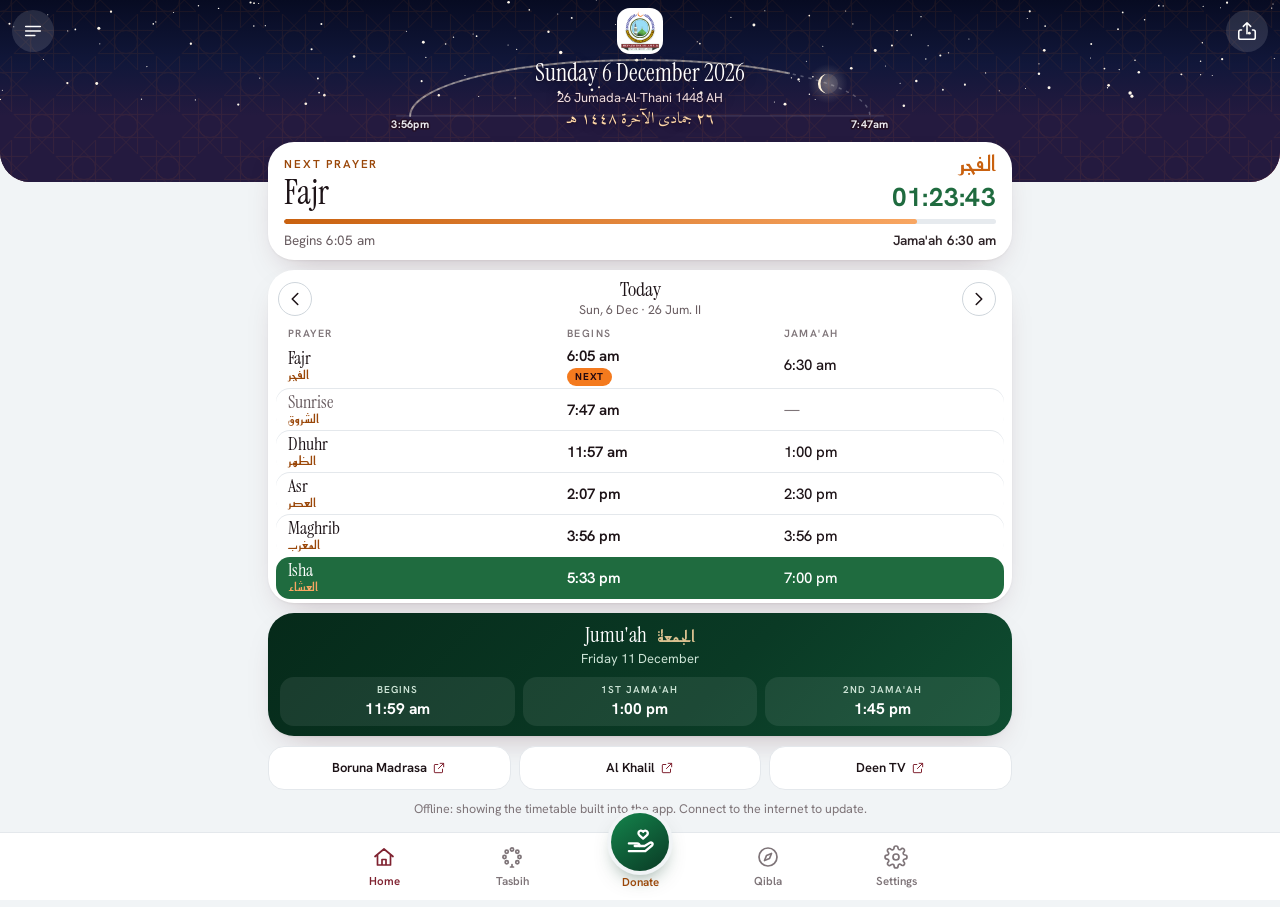
==== test/app/index.html @ ecf6d11d "Website" ====
<!doctype html>
<html lang="en" data-theme="light">
<head>
<meta charset="utf-8">
<meta name="viewport" content="width=device-width,initial-scale=1,maximum-scale=1,user-scalable=no,viewport-fit=cover">
<meta name="theme-color" content="#4B1020">
<meta name="color-scheme" content="light">
<meta name="format-detection" content="telephone=no">
<title>Hefazothe Islam UK</title>
<link rel="icon" href="assets/images/icons/favicon-32.png" type="image/png">
<link rel="apple-touch-icon" href="assets/images/icons/apple-touch-icon.png">
<link rel="stylesheet" href="assets/css/fonts.css">
<link rel="stylesheet" href="assets/css/app.css">
</head>
<!-- data-page: which bottom tab is this screen (app.js adds the tabs, the side menu and the icons) -->
<body data-page="home">
<div class="app">
  <!-- this screen's own content: moving between screens swaps only this (nav.js, with HTMX); the tabs and side menu stay -->
  <div id="view">
  <div class="view" data-page="home" data-scripts="home.js makrooh.js sky.js update.js popup.js pull.js">
    <!-- Header: menu, name, share; today's dates -->
    <header class="top">
      <div class="pattern" aria-hidden="true"></div>
      <div class="top-bar">
        <button class="icon-btn" type="button" data-menu-open aria-controls="drawer" aria-expanded="false" aria-label="Open menu"><svg class="ico"><use href="#i-menu"/></svg></button>
        <div class="brand brand-logo"><span class="brand-mark" role="img" aria-label="Hefazothe Islam UK"></span></div>
        <button class="icon-btn" type="button" data-share aria-label="Share this app"><svg class="ico"><use href="#i-share"/></svg></button>
      </div>
      <div class="top-dates">
        <p class="date-g" id="dateG"><i class="sk"></i></p>
        <p class="date-h"><span id="dateH"><i class="sk"></i></span><span class="date-ar" id="dateAr" lang="ar" dir="rtl"><i class="sk"></i></span></p>
      </div>
    </header>

    <!-- class="sk": a grey bar where something will be, until home.js has the prayer times and draws over it -->
    <main class="main" id="main">
      <!-- Next prayer -->
      <section class="next-card" aria-labelledby="nextLabel">
        <div class="next-head">
          <span class="kicker" id="nextLabel">Next prayer</span>
          <span class="next-ar" id="nextAr" lang="ar" dir="rtl"><i class="sk"></i></span>
        </div>
        <div class="next-main">
          <h1 class="next-name" id="nextName"><i class="sk"></i></h1>
          <div class="next-count tnum" id="nextCount" role="timer" aria-label="Time left"><i class="sk"></i></div>
        </div>
        <div class="next-bar" aria-hidden="true"><i id="nextBar"></i></div>
        <div class="next-meta"><span id="nextBegins"><i class="sk"></i></span><span id="nextJamaah"><i class="sk"></i></span></div>
      </section>

      <!-- Day timetable -->
      <section class="day" aria-labelledby="dayTitle">
        <div class="day-nav">
          <button class="round-btn" type="button" id="dayPrev" aria-label="Previous day"><svg class="ico"><use href="#i-left"/></svg></button>
          <div class="day-title">
            <h2 id="dayTitle">Today</h2>
            <p id="daySub"><i class="sk"></i></p>
          </div>
          <button class="round-btn" type="button" id="dayNext" aria-label="Next day"><svg class="ico"><use href="#i-right"/></svg></button>
        </div>
        <div class="pt-head" aria-hidden="true"><span>Prayer</span><span>Begins</span><span>Jama'ah</span></div>
        <ol class="pt-list" id="ptList" aria-label="Prayer times">
          <li><span class="pt-name"><i class="sk"></i><i class="sk"></i></span><span class="pt-t"><i class="sk"></i></span><span class="pt-t"><i class="sk"></i></span></li>
          <li><span class="pt-name"><i class="sk"></i><i class="sk"></i></span><span class="pt-t"><i class="sk"></i></span><span class="pt-t"><i class="sk"></i></span></li>
          <li><span class="pt-name"><i class="sk"></i><i class="sk"></i></span><span class="pt-t"><i class="sk"></i></span><span class="pt-t"><i class="sk"></i></span></li>
          <li><span class="pt-name"><i class="sk"></i><i class="sk"></i></span><span class="pt-t"><i class="sk"></i></span><span class="pt-t"><i class="sk"></i></span></li>
          <li><span class="pt-name"><i class="sk"></i><i class="sk"></i></span><span class="pt-t"><i class="sk"></i></span><span class="pt-t"><i class="sk"></i></span></li>
          <li><span class="pt-name"><i class="sk"></i><i class="sk"></i></span><span class="pt-t"><i class="sk"></i></span><span class="pt-t"><i class="sk"></i></span></li>
        </ol>
        <button class="link-btn" type="button" id="dayToday" hidden>Back to today</button>
      </section>

      <!-- Makrooh times today (makrooh.js; hidden until loaded). The whole card opens the popup. -->
      <div class="mk-card" id="mkCard" role="button" tabindex="0" hidden aria-labelledby="mkTitle">
        <div class="mk-head"><h2 class="mk-title" id="mkTitle">Makrooh times</h2><span class="mk-help">Avoid salah at these times</span></div>
        <ul class="mk-list" id="mkList"></ul>
      </div>

      <!-- Jumu'ah -->
      <section class="jum-card" aria-labelledby="jumTitle">
        <div class="jum-top">
          <h2 id="jumTitle">Jumu'ah <span class="jum-ar" lang="ar" dir="rtl">الجمعة</span></h2>
          <p id="jumDate"><i class="sk"></i></p>
        </div>
        <dl class="jum-times" id="jumTimes">
          <div><dt><i class="sk"></i></dt><dd><i class="sk"></i></dd></div>
          <div><dt><i class="sk"></i></dt><dd><i class="sk"></i></dd></div>
          <div><dt><i class="sk"></i></dt><dd><i class="sk"></i></dd></div>
        </dl>
      </section>

      <!-- our sister organisations (as in the website's footer); opened by the phone, outside the app -->
      <nav class="sis-links" aria-label="Our sister organisations">
        <a href="https://borunamadrasah.org" target="_blank" rel="noopener">Boruna Madrasa<svg class="ico" aria-hidden="true"><use href="#i-external"/></svg></a>
        <a href="https://alkhalil.org.uk" target="_blank" rel="noopener">Al Khalil<svg class="ico" aria-hidden="true"><use href="#i-external"/></svg></a>
        <a href="https://deentv.uk" target="_blank" rel="noopener">Deen TV<svg class="ico" aria-hidden="true"><use href="#i-external"/></svg></a>
      </nav>

      <p class="status" id="status" role="status" hidden></p>
    </main>
  </div>
  </div>
</div>

<script src="assets/js/config.js"></script>
<script src="assets/data/builtin-data.js"></script>
<script src="assets/js/app.js"></script>
<script src="assets/js/data.js"></script>
<script src="assets/js/alerts.js"></script>
<script src="assets/js/vendor/htmx.min.js"></script>
<script src="assets/js/nav.js"></script>
</body>
</html>
---- test/app/assets/css/fonts.css ----
/* Hefazothe Islam UK app: fonts bundled with the app so it looks the same offline (SIL Open Font License, from Google Fonts) */
@font-face{font-family:'Amiri';font-style:normal;font-weight:400;font-display:swap;src:url(../fonts/Amiri-normal-400-arabic.woff2) format('woff2');unicode-range:U+0600-06FF, U+0750-077F, U+0870-0891, U+0897-08E1, U+08E3-08FF, U+200C-200E, U+2010-2011, U+204F, U+2E41, U+FB50-FDFF, U+FE70-FE74, U+FE76-FEFC, U+102E0-102FB, U+10E60-10E7E, U+10EC2-10EC7, U+10EC9-10EEE, U+10EF0-10EFF, U+1EE00-1EE03, U+1EE05-1EE1F, U+1EE21-1EE22, U+1EE24, U+1EE27, U+1EE29-1EE32, U+1EE34-1EE37, U+1EE39, U+1EE3B, U+1EE42, U+1EE47, U+1EE49, U+1EE4B, U+1EE4D-1EE4F, U+1EE51-1EE52, U+1EE54, U+1EE57, U+1EE59, U+1EE5B, U+1EE5D, U+1EE5F, U+1EE61-1EE62, U+1EE64, U+1EE67-1EE6A, U+1EE6C-1EE72, U+1EE74-1EE77, U+1EE79-1EE7C, U+1EE7E, U+1EE80-1EE89, U+1EE8B-1EE9B, U+1EEA1-1EEA3, U+1EEA5-1EEA9, U+1EEAB-1EEBB, U+1EEF0-1EEF1}
@font-face{font-family:'Hanken Grotesk';font-style:normal;font-weight:400 700;font-display:swap;src:url(../fonts/HankenGrotesk-normal-400-700-latin.woff2) format('woff2');unicode-range:U+0000-00FF, U+0131, U+0152-0153, U+02BB-02BC, U+02C6, U+02DA, U+02DC, U+0304, U+0308, U+0329, U+2000-206F, U+20AC, U+2122, U+2191, U+2193, U+2212, U+2215, U+FEFF, U+FFFD}
@font-face{font-family:'Instrument Serif';font-style:italic;font-weight:400;font-display:swap;src:url(../fonts/InstrumentSerif-italic-400-latin.woff2) format('woff2');unicode-range:U+0000-00FF, U+0131, U+0152-0153, U+02BB-02BC, U+02C6, U+02DA, U+02DC, U+0304, U+0308, U+0329, U+2000-206F, U+20AC, U+2122, U+2191, U+2193, U+2212, U+2215, U+FEFF, U+FFFD}
@font-face{font-family:'Instrument Serif';font-style:normal;font-weight:400;font-display:swap;src:url(../fonts/InstrumentSerif-normal-400-latin.woff2) format('woff2');unicode-range:U+0000-00FF, U+0131, U+0152-0153, U+02BB-02BC, U+02C6, U+02DA, U+02DC, U+0304, U+0308, U+0329, U+2000-206F, U+20AC, U+2122, U+2191, U+2193, U+2212, U+2215, U+FEFF, U+FFFD}
@font-face{font-family:'Reem Kufi';font-style:normal;font-weight:500;font-display:swap;src:url(../fonts/ReemKufi-normal-500-arabic.woff2) format('woff2');unicode-range:U+0600-06FF, U+0750-077F, U+0870-0891, U+0897-08E1, U+08E3-08FF, U+200C-200E, U+2010-2011, U+204F, U+2E41, U+FB50-FDFF, U+FE70-FE74, U+FE76-FEFC, U+102E0-102FB, U+10E60-10E7E, U+10EC2-10EC7, U+10EC9-10EEE, U+10EF0-10EFF, U+1EE00-1EE03, U+1EE05-1EE1F, U+1EE21-1EE22, U+1EE24, U+1EE27, U+1EE29-1EE32, U+1EE34-1EE37, U+1EE39, U+1EE3B, U+1EE42, U+1EE47, U+1EE49, U+1EE4B, U+1EE4D-1EE4F, U+1EE51-1EE52, U+1EE54, U+1EE57, U+1EE59, U+1EE5B, U+1EE5D, U+1EE5F, U+1EE61-1EE62, U+1EE64, U+1EE67-1EE6A, U+1EE6C-1EE72, U+1EE74-1EE77, U+1EE79-1EE7C, U+1EE7E, U+1EE80-1EE89, U+1EE8B-1EE9B, U+1EEA1-1EEA3, U+1EEA5-1EEA9, U+1EEAB-1EEBB, U+1EEF0-1EEF1}
---- test/app/assets/css/app.css ----
/* =====================================================================
   Hefazothe Islam UK app: styles shared by every screen
   Brand colours from the logo: maroon, orange, indigo, green (as on the website)
   ===================================================================== */
:root{
  --b-950:#230810; --b-900:#310B16; --b-800:#4B1020; --b-700:#7F2230; --b-100:#F2E3E4; --b-50:#F9F1F1;
  --o-700:#9A4709; --o-600:#C9610F; --o-500:#F47A1E; --o-400:#F8A662; --o-50:#FDF0E3;
  --grn-950:#062A1A; --grn-900:#0A3A25; --grn-800:#0F4D31; --grn-700:#1F6B3F; --grn-600:#14844C;
  --gold:#D9C08F;
  --bg:#F1F4F6; --card:#FFFFFF; --stone:#E6EAEE;
  --ink:#1D1317; --text:#2E2428; --muted:#685C60; --faint:#7E7478; --line:#E4E8EC; --line-2:#CFD6DC;
  --accent:var(--b-700);
  --serif:'Instrument Serif','Iowan Old Style',Georgia,serif;
  --sans:'Hanken Grotesk',system-ui,-apple-system,'Segoe UI',Roboto,sans-serif;
  --kufi:'Reem Kufi','Amiri','Geeza Pro',sans-serif;
  --quran:'Amiri','Geeza Pro',serif;
  --shadow:0 1px 2px rgba(35,8,16,.05),0 14px 34px -18px rgba(75,16,32,.35);
  --safe-t:env(safe-area-inset-top,0px); --safe-b:env(safe-area-inset-bottom,0px);
  --tabs-h:68px;  /* the tab bar's height (it reaches the screen's bottom edge, over the safe area) */
  --gutter:8px;   /* space between the screen's left/right edges and the content */
  color-scheme:light;
}
html[data-theme="dark"]{
  --bg:#111315; --card:#1C1F23; --stone:#181B1E;
  --ink:#F5ECE8; --text:#E3D7D4; --muted:#B4A5A7; --faint:#958689; --line:#2A2E33; --line-2:#3A3F45;
  --o-700:#F2A266; --o-600:#F59A55; --accent:#F0A1A9;
  --shadow:0 1px 2px rgba(0,0,0,.3),0 14px 34px -18px rgba(0,0,0,.8);
  color-scheme:dark;
}

*,*::before,*::after{box-sizing:border-box}
html{-webkit-text-size-adjust:100%;text-size-adjust:100%}
body{margin:0;min-height:100vh;background:var(--bg);color:var(--text);font:400 16px/1.5 var(--sans);-webkit-font-smoothing:antialiased;-webkit-tap-highlight-color:transparent;overscroll-behavior-y:none}
button{font:inherit;color:inherit;cursor:pointer}
:focus-visible{outline:2px solid var(--o-500);outline-offset:2px}
[hidden]{display:none!important}
.tnum{font-variant-numeric:tabular-nums}
.ico{width:22px;height:22px;fill:none;stroke:currentColor;stroke-width:1.7;stroke-linecap:round;stroke-linejoin:round;flex:none}
.kicker{font:600 11.5px/1 var(--sans);letter-spacing:.16em;text-transform:uppercase;color:var(--o-700)}

/* Loading screen: the logo with a turning ring, from the first moment a page shows until app.js marks it
   ready (html.is-ready), and again while going to another screen (html.is-leaving). If the scripts never run
   it goes by itself after 4 seconds. */
body::before,body::after{content:"";position:fixed;z-index:100;pointer-events:none;transition:opacity .3s ease,visibility .3s}
body::before{inset:0;background:url(../images/logo.svg) center/54px no-repeat,radial-gradient(circle at center,#fff 0 38px,transparent 39px);background-color:var(--bg)}
body::after{top:50%;left:50%;width:92px;height:92px;margin:-46px 0 0 -46px;border-radius:50%;border:3px solid var(--line);border-top-color:var(--o-500);border-right-color:var(--b-700);animation:load-spin .9s linear infinite}
html.is-ready:not(.is-leaving) body::before,html.is-ready:not(.is-leaving) body::after{opacity:0;visibility:hidden}
html:not(.is-ready):not(.is-leaving) body::before{animation:load-gone 0s 4s forwards}
html:not(.is-ready):not(.is-leaving) body::after{animation:load-spin .9s linear infinite,load-gone 0s 4s forwards}
@keyframes load-spin{to{transform:rotate(360deg)}}
@keyframes load-gone{to{opacity:0;visibility:hidden}}
@media (prefers-reduced-motion:reduce){html:not(.is-ready):not(.is-leaving) body::after{animation:load-gone 0s 4s forwards}html.is-leaving body::after{animation:none}}

/* the screen: the whole width, also on tablets (the content keeps a readable width there, see "Tablets" below);
   room at the bottom for the tab bar */
.app{margin:0 auto;min-height:100vh;padding-bottom:calc(var(--tabs-h) + 20px)}
/* a screen's content (nav.js swaps it with HTMX): no box of its own, so the layout is as if it weren't there */
#view,.view{display:contents}
/* moving between screens: a crossfade (the unchanged bottom tabs stay still), or a fade-in on older webviews */
::view-transition-old(root),::view-transition-new(root){animation-duration:.22s}
html.view-in .view>*{animation:view-in .22s ease-out}
@keyframes view-in{from{opacity:0}}
@media (prefers-reduced-motion:reduce){::view-transition-old(root),::view-transition-new(root){animation:none}html.view-in .view>*{animation:none}}
/* moving to another screen: a thin bar at the top while it loads (only when it takes a moment) */
.nav-bar{position:fixed;top:0;left:0;right:0;z-index:60;height:3px;background:linear-gradient(90deg,var(--o-600),var(--o-400));transform-origin:0 50%;transform:scaleX(0);opacity:0;pointer-events:none}
html.is-navigating .nav-bar{opacity:1;animation:nav-load 1.2s .15s ease-out both}
@keyframes nav-load{from{transform:scaleX(0)}to{transform:scaleX(.85)}}
/* an app, not a web page: no pinch or double-tap zoom, no selecting or copying text (typing boxes still work) */
html{touch-action:pan-x pan-y;overscroll-behavior-x:none;-webkit-text-size-adjust:100%;text-size-adjust:100%}
body{-webkit-user-select:none;user-select:none;-webkit-touch-callout:none;-webkit-tap-highlight-color:transparent}
input,textarea,[contenteditable="true"]{-webkit-user-select:text;user-select:text;-webkit-touch-callout:default}
/* no scrollbars anywhere (everything still scrolls by touch) */
*{scrollbar-width:none}
::-webkit-scrollbar{display:none}
img,svg{-webkit-user-drag:none}
/* text size (Settings; app.js): the whole screen scales and reflows, like the phone's own zoom */
html{--zoom:1}
html[data-text="small"]{zoom:.9;--zoom:.9}
html[data-text="large"]{zoom:1.12;--zoom:1.12}
html[data-text="xlarge"]{zoom:1.25;--zoom:1.25}
/* a screen's height stays the phone's screen (zoom would make 100vh taller) */
html[data-text]:not(.frame-zoom) body,html[data-text]:not(.frame-zoom) .app{min-height:calc(100vh / var(--zoom))}
/* website pages in a frame: phones' webviews size a zoomed full-screen frame differently, so there the screen
   isn't zoomed; only the website is scaled up (or down) inside its frame, which works the same everywhere */
html.frame-zoom[data-text]{zoom:1}
.frame-zoom .frame{width:calc(100% / var(--zoom));height:calc(100% / var(--zoom));transform:scale(var(--zoom));transform-origin:0 0}

/* ---------- Header ---------- */
.top{position:relative;overflow:hidden;padding:calc(var(--safe-t) + 8px) 12px 54px;border-radius:0 0 30px 30px;background:linear-gradient(160deg,var(--b-950),var(--b-800) 55%,var(--b-700));color:#fff}
.pattern{position:absolute;inset:0;background-image:var(--pat);background-size:84px 84px;opacity:.08;pointer-events:none}
/* menu button | logo and name | share button */
.top-bar{position:relative;display:flex;align-items:center;gap:12px}
.brand{flex:1;display:flex;align-items:center;justify-content:center;gap:10px;min-width:0}
.brand-mark{width:42px;height:42px;flex:none;border-radius:12px;background:#fff url(../images/logo.svg) center/84% no-repeat}
.brand-text{display:grid;min-width:0}
/* home: the menu, logo and share buttons stay at the top while scrolling; once the page has moved they get the
   header's colour behind them (app.js .is-stuck) */
body[data-page="home"] .top{padding-top:calc(var(--safe-t) + 54px)}
body[data-page="home"] .top-bar{position:fixed;top:0;left:0;right:0;z-index:16;margin:0 auto;padding:calc(var(--safe-t) + 8px) 12px 6px}
body[data-page="home"] .top-bar::before{content:"";position:absolute;inset:0;z-index:-1;border-radius:0 0 20px 20px;background:linear-gradient(160deg,var(--b-950),var(--b-800) 70%,var(--b-700));box-shadow:0 8px 20px -10px rgba(35,8,16,.6);opacity:0;transition:opacity .2s}
body[data-page="home"] .top-bar.is-stuck::before{opacity:1}
/* home: the logo alone, in the middle */
.brand-logo .brand-mark{width:46px;height:46px;border-radius:13px}
.brand-text b{font:400 21px/1.05 var(--serif);white-space:nowrap;overflow:hidden;text-overflow:ellipsis}
.brand-text small{margin-top:3px;font:600 9px/1.2 var(--sans);letter-spacing:.16em;text-transform:uppercase;opacity:.72}
.icon-btn{flex:none;width:42px;height:42px;padding:0;border:0;border-radius:50%;background:rgba(255,255,255,.12);color:#fff;display:grid;place-items:center}
.icon-btn:active{background:rgba(255,255,255,.22)}
/* the sun's (or moon's) path behind the dates (sky.js) */
.sky{position:absolute;inset:0;width:100%;height:100%;pointer-events:none}
.sky-star{fill:#FFF8EC}
.sky-star.tw{animation:sky-tw 4s ease-in-out infinite}
@keyframes sky-tw{50%{opacity:.25}}
.sky-clouds{fill:#fff}
.sky-dim{fill:#000;opacity:0}
html[data-theme="dark"] .sky-dim{opacity:.18}
@media (prefers-reduced-motion:reduce){.sky-star.tw{animation:none}}
.sky-horizon{stroke:rgba(255,255,255,.16);stroke-width:1}
.sky-path{fill:none;stroke:rgba(255,255,255,.26);stroke-width:1.5;stroke-dasharray:2 6;stroke-linecap:round}
.sky-done{fill:none;stroke:var(--o-400);stroke-width:2;stroke-linecap:round;opacity:.75}
.sky-done.is-night{stroke:#F3E6D0;opacity:.45}
.sky-sun{fill:#FFC266;stroke:#FFE2B0;stroke-width:1.5}
.sky-time{font:700 11px var(--sans);fill:#fff;opacity:.9;letter-spacing:.02em;paint-order:stroke;stroke:rgba(35,8,16,.55);stroke-width:3px;stroke-linejoin:round}
/* the dates stay clear where the arc and the sun's glow pass behind them */
.top-dates .date-g,.top-dates .date-h{text-shadow:0 1px 2px rgba(35,8,16,.45),0 0 14px rgba(35,8,16,.35)}
.top-dates{position:relative;margin-top:6px;text-align:center}
.date-g{margin:0;font:400 24px/1.1 var(--serif)}
.date-h{margin:2px 0 0;display:flex;flex-direction:column;align-items:center;gap:0;font-size:13px;color:#F0DEE0}
.date-ar{font:400 16px/1.25 var(--quran);color:#FFD9A8}

/* ---------- Content ---------- */
.main{position:relative;display:grid;grid-template-columns:minmax(0,1fr);gap:10px;margin-top:-40px;padding:0 var(--gutter)}
.next-card,.day{background:var(--card);border-radius:26px;box-shadow:var(--shadow)}

/* next prayer */
.next-card{padding:11px 16px 10px}
.next-head{display:flex;align-items:center;justify-content:space-between;gap:10px;min-height:20px}
.next-ar{font:500 21px/1 var(--kufi);color:var(--o-600)}
.next-main{display:flex;align-items:flex-end;justify-content:space-between;gap:12px;margin-top:2px}
.next-name{margin:0;font:400 34px/1 var(--serif);color:var(--ink)}
.next-count{font:700 26px/1 var(--sans);color:var(--grn-700);letter-spacing:.01em}
html[data-theme="dark"] .next-count{color:#7BD3A0}
.next-bar{height:5px;margin:9px 0 6px;border-radius:99px;background:var(--stone);overflow:hidden}
.next-bar i{display:block;width:0;height:100%;border-radius:inherit;background:linear-gradient(90deg,var(--o-600),var(--o-400));transition:width .8s ease}
.next-meta{display:flex;flex-wrap:wrap;justify-content:space-between;gap:4px 12px;font-size:13.5px;color:var(--muted)}
.next-meta span:last-child{font-weight:600;color:var(--text)}

/* day timetable */
.day{padding:8px 8px 4px}
.day .round-btn{width:34px;height:34px}
.day-nav{display:grid;grid-template-columns:40px 1fr 40px;align-items:center;gap:8px;padding:0 2px}
.day-title{text-align:center;min-width:0}
.day-title h2{margin:0;font:400 20px/1.1 var(--serif);color:var(--ink)}
.day-title p{margin:1px 0 0;font-size:12.5px;color:var(--muted)}
.round-btn{width:38px;height:38px;padding:0;border-radius:50%;border:1px solid var(--line-2);background:var(--card);color:var(--ink);display:grid;place-items:center}
.round-btn:active{background:var(--stone)}
.pt-head,.pt-list li{display:grid;grid-template-columns:minmax(0,1.3fr) 1fr 1fr;align-items:center;gap:8px}
.pt-head{padding:6px 12px 2px;font:600 10.5px var(--sans);letter-spacing:.14em;text-transform:uppercase;color:var(--faint)}
.pt-list{list-style:none;margin:0;padding:0;display:grid}
.pt-list li{min-height:42px;padding:3px 12px;border-radius:14px;transition:background-color .3s}
.pt-list li+li:not(.is-now){box-shadow:0 -1px 0 var(--line)}
.pt-list li.is-now+li{box-shadow:none}
.pt-name{display:flex;flex-direction:column;min-width:0}
.pt-name b{font:400 18px/1.05 var(--serif);color:var(--ink)}
.pt-name span{align-self:flex-start;font:500 12px/1.25 var(--kufi);color:var(--o-700)}
.pt-t{display:grid;justify-items:start;gap:1px;font-weight:600;font-size:15px;color:var(--ink)}
.pt-j span{display:block;font-weight:500}
.pt-j .dim{color:var(--faint)}
.pt-t em{padding:2px 8px;border-radius:99px;background:var(--o-500);color:var(--b-950);font:700 10px/1.4 var(--sans);letter-spacing:.08em;text-transform:uppercase;font-style:normal}
/* green: the prayer whose time it is now, until its time ends; the next one has a blinking "Next" badge */
.pt-list li.is-now{background:var(--grn-700)}
.pt-list li.is-now .pt-name b,.pt-list li.is-now .pt-t{color:#fff}
.pt-list li.is-now .pt-name span{color:var(--o-400)}
.pt-list li.is-next .pt-t em{animation:pt-blink 1.4s ease-in-out infinite}
@keyframes pt-blink{50%{opacity:.25}}
@media (prefers-reduced-motion:reduce){.pt-list li.is-next .pt-t em{animation:none}}
.pt-list li.is-past .pt-name b,.pt-list li.is-past .pt-t{color:var(--faint)}
.pt-list li.is-past .pt-name span{color:var(--line-2)}
.pt-list li.is-sun:not(.is-past) .pt-name b{color:var(--muted)}
.pt-empty{display:block!important;padding:24px 12px!important;text-align:center;color:var(--muted)}
.link-btn{display:block;margin:4px auto 2px;padding:6px 10px;border:0;background:none;color:var(--accent);font-weight:600;font-size:14.5px;text-decoration:underline;text-underline-offset:3px}

/* Jumu'ah */
.jum-card{display:grid;gap:8px;padding:11px 12px 10px;border-radius:26px;background:linear-gradient(135deg,var(--grn-950),var(--grn-900) 60%,var(--grn-800));color:#fff;box-shadow:var(--shadow)}
.jum-top{text-align:center}
.jum-card h2{margin:0;font:400 21px/1.1 var(--serif)}
.jum-ar{margin-left:6px;font:500 16px var(--kufi);color:var(--gold)}
.jum-card p{margin:1px 0 0;font-size:13px;color:#CFE6D8}
.jum-times{display:grid;grid-template-columns:repeat(3,minmax(0,1fr));gap:8px;margin:0}
.jum-times div{padding:6px 6px;border-radius:14px;background:rgba(255,255,255,.08);text-align:center}
.jum-times dt{font:600 10px var(--sans);letter-spacing:.1em;text-transform:uppercase;color:#CFE6D8}
.jum-times dd{margin:1px 0 0;font-weight:700;font-size:15.5px}

/* Sister organisations, under Jumu'ah */
.sis-links{display:grid;grid-auto-flow:column;grid-auto-columns:minmax(0,1fr);gap:8px}
.sis-links a{display:flex;align-items:center;justify-content:center;gap:5px;min-height:44px;padding:8px 6px;border:1px solid var(--line);border-radius:16px;background:var(--card);color:var(--ink);font-weight:600;font-size:min(13px,calc(4vw / var(--zoom)));line-height:1.2;text-align:center;text-decoration:none}
.sis-links a:active{background:var(--stone)}
.sis-links .ico{flex:none;width:14px;height:14px;color:var(--accent)}

/* Home while the prayer times load: grey bars where they will be, the size of what comes (index.html) */
.sk{display:inline-block;width:5em;max-width:100%;height:.72em;border-radius:6px;background:var(--line-2);vertical-align:middle;animation:sk-pulse 1.4s ease-in-out infinite}
@keyframes sk-pulse{50%{opacity:.45}}
@media (prefers-reduced-motion:reduce){.sk{animation:none}}
.top .sk,.jum-card .sk{background:rgba(255,255,255,.24)}
.date-g .sk{width:11em}
#dateH .sk{width:13em}
.date-ar .sk{width:9em}
.next-ar .sk{width:2.6em}
.next-name .sk{width:min(3.2em,calc(24vw / var(--zoom)))}
.next-count .sk{width:min(4.2em,calc(24vw / var(--zoom)))}
.next-meta .sk{width:7em}
.day-title p .sk{width:10em}
#jumDate .sk{width:13em}
.pt-name .sk{width:4.6em;height:14px;font-size:15px}
.pt-name .sk+.sk{width:2.8em;height:9px;margin-top:5px}
.pt-t .sk{width:4.2em;height:12px}
.jum-times dt .sk{width:70%;height:8px}
.jum-times dd .sk{width:60%;height:12px}

.status{margin:0;padding:0 10px;text-align:center;font-size:12.5px;color:var(--faint)}

/* ---------- Bottom tab bar ---------- */
.tabs{position:fixed;left:50%;bottom:0;z-index:20;width:100%;transform:translateX(-50%);display:flex;padding:6px 8px 6px;background:var(--card);border-top:1px solid var(--line)}
.tab{flex:1;display:grid;justify-items:center;gap:2px;padding:6px 0 4px;border-radius:14px;color:var(--faint);font-size:11.5px;font-weight:600;text-decoration:none}
.tab .ico{width:24px;height:24px}
.tab[aria-current="page"]{color:var(--accent)}
.tab:active{background:var(--stone)}
/* Donate: a raised round button in the middle of the bar */
.tab-donate{position:relative;justify-items:center;padding-top:0}
.tab-donate:active{background:none}
/* green */
.tab-donate-btn{display:grid;place-items:center;width:58px;height:58px;margin-top:-26px;border-radius:50%;background:linear-gradient(145deg,var(--grn-600),var(--grn-900));color:#fff;box-shadow:0 0 0 4px var(--bg),0 10px 22px -8px rgba(10,58,37,.7);transition:transform .15s}.tab-donate-btn .ico{width:31px;height:31px;stroke-width:1.8}
.tab-donate:active .tab-donate-btn{transform:scale(.94)}
.tab-donate span{color:var(--o-700)}

a.brand{color:inherit;text-decoration:none}

/* ---------- Screens other than home: compact header with the screen's title ---------- */
.top-sm{padding-bottom:18px;border-radius:0 0 24px 24px}
.page-title{flex:1;min-width:0;text-align:center}
.page-title h1{margin:0;font:400 25px/1.1 var(--serif);white-space:nowrap;overflow:hidden;text-overflow:ellipsis}
.page-title p{margin:2px 0 0;font-size:12.5px;color:#F0DEE0;white-space:nowrap;overflow:hidden;text-overflow:ellipsis}
@media (max-width:359px){.page-title h1{font-size:22px}.jum-times dt,.q-read div small{letter-spacing:.02em}}
html[data-text="large"] .page-title h1,html[data-text="xlarge"] .page-title h1{white-space:normal}

/* ---------- Time tab: the whole year ---------- */
/* header (+ month buttons) stay at the top; --head-h is their height (set by app.js) */
.sticky-head{position:sticky;top:0;z-index:15;background:var(--bg)}
.months{display:flex;gap:6px;overflow-x:auto;padding:10px var(--gutter);scrollbar-width:none;-webkit-overflow-scrolling:touch}
.months::-webkit-scrollbar{display:none}
.month-chip{flex:none;padding:7px 14px;border-radius:99px;border:1px solid var(--line-2);background:var(--card);color:var(--muted);font-weight:600;font-size:13.5px;text-decoration:none}
.month-chip.is-active{background:var(--b-700);border-color:var(--b-700);color:#fff}
html[data-theme="dark"] .month-chip.is-active{background:var(--o-500);border-color:var(--o-500);color:#1D1317}
.year{display:grid;gap:22px;padding:4px 4px 8px}
.year-empty{margin:40px 16px;text-align:center;color:var(--muted)}
.month{scroll-margin-top:calc(var(--head-h, 140px) + 8px)}
.month-head{padding:0 8px 8px;text-align:center}
.month-head h2{margin:0;font:400 25px/1.15 var(--serif);color:var(--ink)}
.month-head p{margin:2px 0 0;font-size:13px;color:var(--o-700)}
.tt{width:100%;border-collapse:separate;border-spacing:0;table-layout:fixed;background:var(--card);border-radius:18px;box-shadow:var(--shadow);font-variant-numeric:tabular-nums;text-align:center}
.tt th,.tt td{padding:7px 1px;border-bottom:1px solid var(--line);vertical-align:middle}
.tt tr:last-child>*{border-bottom:0}
/* the prayer names stay in view under the month buttons while scrolling through a month */
.tt thead th{position:sticky;top:var(--head-h, 140px);z-index:5;padding:9px 1px;background:var(--stone);font:700 min(9.5px,calc(2.75vw / var(--zoom)))/1.2 var(--sans);letter-spacing:.04em;text-transform:uppercase;color:var(--muted)}
.tt thead th:first-child{border-top-left-radius:18px}
.tt thead th:last-child{border-top-right-radius:18px}
.tt tbody tr:last-child>:first-child{border-bottom-left-radius:18px}
.tt tbody tr:last-child>:last-child{border-bottom-right-radius:18px}
.tt thead th:first-child,.tt tbody th{width:15%}
.tt tbody th{font-weight:400;line-height:1.1}
.tt tbody th b{display:block;font:400 19px/1 var(--serif);color:var(--ink)}
.tt tbody th span{display:block;font-size:10px;font-weight:600;color:var(--muted);text-transform:uppercase;letter-spacing:.04em}
.tt tbody th small{display:block;margin-top:1px;font-size:10px;color:var(--o-700)}
.tt td b{display:block;font-size:min(13.5px,calc(5.2vw / var(--zoom)));font-weight:600;color:var(--ink)}
.tt td small{display:block;font-size:10.5px;color:var(--faint);line-height:1.25}
.tt tr.is-fri>*{background:rgba(20,132,76,.08)}
.tt tr.is-today>*{background:var(--b-50)}
html[data-theme="dark"] .tt tr.is-today>*{background:rgba(240,161,169,.1)}
.tt tr.is-today th b,.tt tr.is-today th span{color:var(--accent)}
.tt tr.is-today th{box-shadow:inset 3px 0 0 var(--b-700)}
.tt td.is-next{background:var(--grn-700)!important}
.tt td.is-next b,.tt td.is-next small{color:#fff}
.tt-none{padding:20px!important;color:var(--muted)}
.year-note{margin:4px 12px 0;text-align:center;font-size:12.5px;color:var(--faint)}
.today-fab{position:fixed;right:16px;bottom:calc(var(--tabs-h) + 14px);z-index:18;display:inline-flex;align-items:center;gap:8px;padding:10px 16px;border:0;border-radius:99px;background:var(--b-700);color:#fff;font-weight:600;font-size:14px;box-shadow:0 10px 24px -10px rgba(75,16,32,.7)}
.today-fab .ico{width:18px;height:18px}

/* ---------- Donate tab: the website page in a frame between the header and the tabs ---------- */
body.page-frame{overflow:hidden}
/* pinned to the screen's edges (not 100vh), so it still fits when the text size zooms the app */
.page-frame .app{position:fixed;inset:0;display:flex;flex-direction:column;min-height:0;margin:0 auto;padding-bottom:0}
/* the tab bar reaches the screen's bottom edge, its height without the safe area (iOS) */
.frame-wrap{position:relative;flex:1;min-height:0;padding-bottom:var(--tabs-h)}
.frame{display:block;width:100%;height:100%;border:0;background:var(--bg)}
/* touches on a website page go to that page, not the app: an invisible strip down the left edge catches the swipe
   that opens the side menu */
.frame-wrap::before{content:"";position:absolute;z-index:1;left:0;top:0;bottom:var(--tabs-h);width:24px}
.frame-msg{display:grid;justify-items:center;align-content:center;gap:10px;height:100%;padding:24px;text-align:center;color:var(--muted)}
.frame-msg h2{margin:0;font:400 26px var(--serif);color:var(--ink)}
.frame-msg p{margin:0;max-width:30ch}
.frame-ico{width:44px;height:44px;color:var(--o-600)}
.spinner{width:34px;height:34px;border-radius:50%;border:3px solid var(--line-2);border-top-color:var(--o-500);animation:spin .8s linear infinite}
@keyframes spin{to{transform:rotate(360deg)}}
/* pull down to refresh (pull.js) */
.pull{position:fixed;top:var(--safe-t);left:50%;z-index:25;display:grid;place-items:center;width:40px;height:40px;margin-left:-20px;border-radius:50%;background:var(--card);box-shadow:0 6px 18px -6px rgba(0,0,0,.45);opacity:0;transform:translateY(-48px);transition:transform .2s,opacity .2s;pointer-events:none}
.pull i{box-sizing:border-box;width:20px;height:20px;border-radius:50%;border:2.5px solid var(--line-2);border-top-color:var(--o-500)}
.pull.is-pulling{transition:none}
.pull.is-ready i{border-color:var(--o-500);border-right-color:transparent}
.pull.is-busy{opacity:1;transform:translateY(64px)}
.pull.is-busy i{animation:spin .8s linear infinite}
@media (prefers-reduced-motion:reduce){.pull.is-busy i{animation:none}}
.btn-main{margin-top:6px;padding:12px 22px;border:0;border-radius:99px;background:var(--b-700);color:#fff;font-weight:600}

/* ---------- Qibla tab ---------- */
.q-main{margin-top:14px}
.q-card{display:grid;grid-template-columns:minmax(0,1fr);justify-items:center;gap:14px;padding:16px 16px 18px;border-radius:26px;background:var(--card);box-shadow:var(--shadow)}
.q-status{margin:0;min-height:44px;display:grid;place-items:center;text-align:center;font:400 22px/1.2 var(--serif);color:var(--ink)}
/* (overflow hidden: the turning dial's square corners are empty, and mustn't widen the page) */
.q-compass{position:relative;width:min(100%,300px);aspect-ratio:1;display:grid;place-items:center;overflow:hidden}
.q-pointer{position:absolute;top:0;left:50%;width:22px;height:15px;margin-left:-11px;fill:var(--b-700);z-index:2;transition:fill .2s}
.q-dial{width:100%;height:100%;transition:transform .12s linear;will-change:transform}
.q-ring{fill:var(--stone);stroke:var(--line-2);stroke-width:2}
.q-tick{stroke:var(--faint);stroke-width:1.2}
.q-tick-l{stroke:var(--ink);stroke-width:2}
.q-letters text{font:600 20px var(--sans);fill:var(--muted);text-anchor:middle}
.q-letters .q-n{fill:var(--b-700)}
.q-line{stroke:var(--o-500);stroke-width:3;stroke-linecap:round;stroke-dasharray:2 7}
.q-kaaba circle{fill:var(--card);stroke:var(--o-500);stroke-width:2.5}
.q-cube{fill:#1D1317}
.q-cube-edge{fill:none;stroke:#5a4a4f;stroke-width:1}
.q-kiswah{fill:none;stroke:#D9C08F;stroke-width:1.8}
.q-hub{fill:var(--b-700)}
html[data-theme="dark"] .q-cube{fill:#000}
html[data-theme="dark"] .q-letters .q-n,html[data-theme="dark"] .q-hub{fill:var(--accent)}
/* facing the Qibla */
.q-compass.is-aligned .q-ring{fill:rgba(20,132,76,.14);stroke:var(--grn-600)}
.q-compass.is-aligned .q-pointer{fill:var(--grn-600)}
.q-compass.is-aligned .q-kaaba circle{stroke:var(--grn-600);fill:#E6F4EC}
.q-compass.is-aligned~.q-read b,.q-card:has(.is-aligned) .q-status{color:var(--grn-700)}
html[data-theme="dark"] .q-card:has(.is-aligned) .q-status{color:#7BD3A0}
.q-read{width:100%;display:grid;grid-template-columns:repeat(3,minmax(0,1fr));gap:8px}
.q-read div{padding:8px 4px;border-radius:14px;background:var(--stone);text-align:center}
.q-read small{display:block;font:700 10px var(--sans);letter-spacing:.1em;text-transform:uppercase;color:var(--faint)}
.q-read b{font-size:17px;font-weight:700;color:var(--ink)}
.q-actions{display:flex;flex-wrap:wrap;justify-content:center;gap:10px}
.q-actions .btn-main{margin:0}
.btn-line{display:inline-flex;align-items:center;gap:8px;padding:11px 18px;border-radius:99px;border:1px solid var(--line-2);background:var(--card);color:var(--ink);font-weight:600}
.btn-line .ico{width:18px;height:18px;color:var(--o-600)}
.btn-line:disabled{opacity:.6}
.q-tips{padding:14px 18px;border-radius:22px;background:var(--card);box-shadow:var(--shadow)}
.q-tips h2{margin:0 0 6px;font:400 20px var(--serif);color:var(--ink)}
.q-tips ul{margin:0;padding-left:1.1em;display:grid;gap:4px;font-size:14px;color:var(--muted)}
@media (prefers-reduced-motion:reduce){.q-dial{transition:none}}

/* ---------- Tasbih tab ---------- */
.t-main{margin-top:14px}
/* the five dhikr: a row that scrolls sideways on narrow phones */
.t-pick{display:flex;gap:8px;margin:0 calc(-1 * var(--gutter));padding:2px var(--gutter) 4px;overflow-x:auto;scrollbar-width:none;scroll-snap-type:x proximity}
.t-pick::-webkit-scrollbar{display:none}
.t-chip{flex:none;display:grid;justify-items:center;gap:0;min-width:104px;padding:7px 12px 6px;border:1px solid var(--line-2);border-radius:16px;background:var(--card);color:var(--ink);scroll-snap-align:center}
.t-chip span{font:400 18px/1.5 var(--quran);color:var(--o-700)}
.t-chip small{font:600 12px/1.2 var(--sans);color:var(--muted)}
.t-chip[aria-checked="true"]{border-color:var(--b-700);background:var(--b-700)}
.t-chip[aria-checked="true"] span{color:var(--o-400)}
.t-chip[aria-checked="true"] small{color:#fff}
html[data-theme="dark"] .t-chip[aria-checked="true"]{border-color:var(--accent);background:rgba(240,161,169,.14)}
html[data-theme="dark"] .t-chip[aria-checked="true"] small{color:var(--accent)}
.t-card{display:grid;justify-items:center;gap:12px;padding:16px 16px 14px;border-radius:26px;background:var(--card);box-shadow:var(--shadow)}
.t-words{display:grid;justify-items:center;text-align:center}
.t-ar{margin:0;font:400 38px/1.6 var(--quran);color:var(--ink)}
.t-name{margin:-4px 0 0;font:400 26px/1.15 var(--serif);color:var(--o-700)}
.t-en{margin:2px 0 8px;font-size:15px;color:var(--muted)}
.t-listen{display:inline-flex;align-items:center;gap:7px;padding:6px 14px;border:1px solid var(--line-2);border-radius:99px;background:none;color:var(--ink);font-size:14px;font-weight:600}
.t-listen .ico{width:18px;height:18px;color:var(--o-600)}
.t-listen[aria-pressed="true"]{border-color:var(--o-500);background:var(--o-50);color:var(--o-700)}
html[data-theme="dark"] .t-listen[aria-pressed="true"]{background:rgba(244,122,30,.14)}
/* Listen and repeat side by side */
.t-audio{display:flex;align-items:center;gap:8px}
.t-repeat{width:36px;height:36px;padding:0;display:grid;place-items:center;border:1px solid var(--line-2);border-radius:50%;background:none;color:var(--faint)}
.t-repeat .ico{width:18px;height:18px}
.t-repeat[aria-pressed="true"]{border-color:var(--o-500);background:var(--o-500);color:#fff}
/* the counter: a big round button with a ring that fills towards the target */
.t-counter{position:relative;width:min(calc(66vw / var(--zoom)),240px);aspect-ratio:1;display:grid;place-content:center;justify-items:center;padding:0;border:0;border-radius:50%;background:radial-gradient(circle at 50% 35%,var(--card),var(--stone));color:var(--ink);box-shadow:inset 0 0 0 1px var(--line),0 12px 28px -16px rgba(75,16,32,.45);touch-action:manipulation;user-select:none;-webkit-user-select:none;transition:transform .08s}
.t-counter:active{transform:scale(.97)}
.t-ring{position:absolute;inset:0;width:100%;height:100%;transform:rotate(-90deg);pointer-events:none}
.t-ring circle{fill:none;stroke-width:9}
.t-ring-bg{stroke:var(--line)}
.t-ring-fg{stroke:var(--o-500);stroke-linecap:round;stroke-dasharray:0 100;transition:stroke-dasharray .2s ease,stroke .3s}
.t-count{font:700 64px/1 var(--sans);letter-spacing:-.02em}
.t-of{margin-top:4px;font-size:15px;font-weight:600;color:var(--faint)}
.t-round{margin-top:6px;padding:2px 10px;border-radius:99px;background:var(--grn-600);color:#fff;font:700 10.5px/1.6 var(--sans);letter-spacing:.08em;text-transform:uppercase}
.t-counter.is-done .t-ring-fg{stroke:var(--grn-600)}
.t-counter.is-done .t-count{color:var(--grn-700)}
html[data-theme="dark"] .t-counter.is-done .t-count{color:#7BD3A0}
.t-counter.pulse .t-count{animation:t-pulse .18s ease-out}
@keyframes t-pulse{50%{transform:scale(1.08)}}
.t-hint{margin:-2px 0 0;font-size:13.5px;color:var(--faint)}
.t-tools{width:100%;display:grid;grid-template-columns:repeat(4,minmax(0,1fr));gap:8px}
.t-tools button{display:grid;justify-items:center;gap:3px;padding:9px 2px 8px;border:0;border-radius:14px;background:var(--stone);color:var(--ink);font-size:12.5px;font-weight:600}
.t-tools .ico{color:var(--o-600)}
.t-tools b{font-weight:700}
.t-tools button:active{filter:brightness(.95)}
.t-tools button:disabled{opacity:.45}
.t-tools .t-save{background:var(--grn-700);color:#fff}
.t-tools .t-save .ico{color:#fff}
.t-vibe{width:100%;display:flex;align-items:center;justify-content:space-between;gap:12px;padding:4px 4px 0;border:0;background:none;color:var(--muted);font-size:14px;text-align:left}
/* history */
.t-hist{padding:14px 16px 10px;border-radius:22px;background:var(--card);box-shadow:var(--shadow)}
.t-hist-head{display:flex;align-items:center;justify-content:space-between;gap:10px}
.t-hist h2{margin:0;font:400 22px var(--serif);color:var(--ink)}
.t-clear{padding:4px 2px;border:0;background:none;color:var(--accent);font-size:13.5px;font-weight:600}
.t-life{margin:2px 0 10px;font-size:13.5px;color:var(--muted)}
.t-life b{color:var(--ink)}
.t-life span{white-space:nowrap}
/* Day | Month | Year */
.t-seg{display:grid;grid-template-columns:repeat(3,1fr);padding:3px;border-radius:99px;background:var(--stone)}
.t-seg button{padding:7px 0;border:0;border-radius:99px;background:none;color:var(--muted);font-size:14px;font-weight:600}
.t-seg [aria-selected="true"]{background:var(--card);color:var(--ink);box-shadow:0 1px 3px rgba(0,0,0,.12)}
.t-period{display:grid;grid-template-columns:38px 1fr 38px;align-items:center;gap:8px;margin:10px 0}
.t-period h3{margin:0;text-align:center;font:400 21px/1.15 var(--serif);color:var(--ink)}
.t-period .round-btn:disabled{opacity:.35}
.t-stats{display:grid;grid-template-columns:repeat(2,minmax(0,1fr));gap:8px}
.t-stats div{display:grid;align-content:start;padding:9px 12px;border-radius:14px;background:var(--stone)}
.t-stats small{font:700 10px var(--sans);letter-spacing:.1em;text-transform:uppercase;color:var(--faint)}
.t-stats b{font-size:22px;font-weight:700;line-height:1.25;color:var(--ink)}
.t-stats b i{font-style:normal;font-size:14px;font-weight:600;color:var(--muted)}
.t-stats span{font-size:12.5px;color:var(--muted)}
/* month / year bars: one hue; today (or this month) outlined, the tapped bar darker */
.t-chart{margin-top:12px}
.t-read{display:flex;align-items:center;justify-content:space-between;gap:8px;min-height:34px;font-size:13.5px;color:var(--text)}
.t-read b{color:var(--ink)}
.t-read-hint{color:var(--faint)}
.t-open{flex:none;display:inline-flex;align-items:center;gap:2px;padding:4px 4px 4px 10px;border:0;border-radius:99px;background:var(--stone);color:var(--accent);font-size:13px;font-weight:600}
.t-open .ico{width:15px;height:15px}
.t-plot{position:relative;display:flex;align-items:stretch;gap:2px;height:132px;padding-top:16px;border-bottom:1px solid var(--line-2)}
.t-plot::before{content:"";position:absolute;left:0;right:0;top:16px;border-top:1px dashed var(--line)}
.t-max{position:absolute;top:0;left:0;font-size:10.5px;font-weight:600;color:var(--faint)}
.t-col{position:relative;flex:1;min-width:0;display:flex;align-items:flex-end;padding:0;border:0;background:none}
.t-col i{display:block;width:100%;border-radius:4px 4px 0 0;background:var(--o-400)}
.t-plot.is-year .t-col i{margin:0 2px}
.t-col.is-now i{background:var(--o-500)}
.t-col.is-picked i{background:var(--b-700)}
html[data-theme="dark"] .t-col.is-picked i{background:var(--accent)}
.t-col small{position:absolute;top:100%;left:50%;transform:translateX(-50%);padding-top:3px;font-size:10.5px;color:var(--faint);white-space:nowrap}
.t-col.is-now small{color:var(--ink);font-weight:700}
.t-chart{padding-bottom:18px}
/* by dhikr */
.t-sub{margin:14px 0 2px;font:700 11px var(--sans);letter-spacing:.12em;text-transform:uppercase;color:var(--o-700)}
.t-break{list-style:none;margin:0;padding:0}
.t-break li{display:grid;grid-template-columns:84px minmax(0,1fr);align-items:center;gap:10px;padding:6px 0}
.t-break-main{display:grid;gap:5px;min-width:0}
.t-break-main>span{display:flex;justify-content:space-between;gap:8px;font-size:14.5px}
.t-break-main b{font-weight:600;color:var(--ink)}
.t-break-main .tnum{font-weight:700;color:var(--ink)}
.t-break-main small{font-weight:600;color:var(--faint)}
.t-bar{display:block;height:6px;border-radius:99px;background:var(--stone)}
.t-bar i{display:block;height:100%;border-radius:inherit;background:var(--o-500)}
.t-rows{list-style:none;margin:0;padding:0}
.t-rows li{display:grid;grid-template-columns:84px minmax(0,1fr) auto auto;align-items:center;gap:10px;min-height:54px;padding:4px 0}
.t-rows li+li{border-top:1px solid var(--line)}
.t-row-ar{font:400 16px/1.4 var(--quran);color:var(--o-700);text-align:center}
.t-row-main{display:grid;min-width:0}
.t-row-main b{font-weight:600;color:var(--ink);overflow:hidden;text-overflow:ellipsis;white-space:nowrap}
.t-row-main small{font-size:12.5px;color:var(--faint)}
.t-row-n{display:inline-flex;align-items:center;gap:3px;font-size:18px;font-weight:700;color:var(--ink)}
.t-row-n .ico{width:17px;height:17px;stroke-width:2.4;color:var(--grn-600)}
.t-del{width:34px;height:34px;padding:0;border:0;border-radius:50%;background:none;color:var(--faint);display:grid;place-items:center}
.t-del .ico{width:17px;height:17px}
.t-del:active{background:var(--stone)}
.t-empty{margin:12px 0 6px;text-align:center;font-size:14px;color:var(--muted)}
/* target choices */
.t-targets{display:grid;grid-template-columns:repeat(3,minmax(0,1fr));gap:8px}
.t-targets button{padding:12px 0;border:1px solid var(--line-2);border-radius:14px;background:var(--card);color:var(--ink);font-size:17px;font-weight:700}
.t-targets button[aria-pressed="true"]{border-color:var(--grn-600);background:var(--grn-600);color:#fff}
.t-own{display:flex;align-items:center;gap:8px;margin-top:14px}
.t-own label{font-size:14px;font-weight:600;color:var(--muted);white-space:nowrap}
.t-own input{flex:1;min-width:0;height:44px;padding:0 12px;border:1px solid var(--line-2);border-radius:12px;background:var(--bg);color:var(--ink);font:600 16px var(--sans)}
.t-own .btn-main{margin:0}
@media (prefers-reduced-motion:reduce){.t-counter.pulse .t-count{animation:none}.t-ring-fg{transition:none}}

/* ---------- Live stream ---------- */
/* the card in the middle of the screen, between the header and the tab bar (.app's padding keeps 20px above the bar;
   16px at the top, as the header's bottom edge is curved); on a short screen it starts at the top and scrolls */
.app:has(.view[data-page="live"]){display:flex;flex-direction:column}
.lv-main{flex:1 0 auto;align-content:center;margin-top:16px}
.lv-card{overflow:hidden;border-radius:24px;background:var(--card);box-shadow:var(--shadow)}
/* 16:9 player area: the video, or a message in its place */
.lv-screen{position:relative;aspect-ratio:16/9;background:#0E0A0B}
.lv-frame{position:absolute;inset:0;width:100%;height:100%;border:0}
.lv-msg{position:absolute;inset:0;display:grid;justify-items:center;align-content:center;gap:6px;padding:16px 20px;text-align:center;color:#D8CDD0}
.lv-msg h2{margin:2px 0 0;font:400 22px/1.15 var(--serif);color:#fff}
.lv-msg p{margin:0;max-width:34ch;font-size:13.5px;line-height:1.45}
.lv-big{width:38px;height:38px;color:var(--o-400)}
.lv-msg .spinner{border-color:rgba(255,255,255,.2);border-top-color:var(--o-500)}
.lv-bar{display:flex;flex-wrap:wrap;align-items:center;gap:10px;padding:10px 12px}
.lv-badge{display:inline-flex;align-items:center;gap:6px;padding:4px 10px;border-radius:99px;background:#B3261E;color:#fff;font:700 11px var(--sans);letter-spacing:.1em;text-transform:uppercase}
.lv-badge i{width:7px;height:7px;border-radius:50%;background:#fff;animation:lv-blink 1.4s ease-in-out infinite}
@keyframes lv-blink{50%{opacity:.25}}
.lv-status{flex:1 1 auto;min-width:0;font-size:13px;color:var(--faint);overflow:hidden;text-overflow:ellipsis;white-space:nowrap}
.lv-check{flex:none;padding:8px 14px;font-size:14px}
.lv-check .ico{width:16px;height:16px}
.lv-tip{margin:0 8px;text-align:center;font-size:12.5px;color:var(--faint)}
@media (prefers-reduced-motion:reduce){.lv-badge i{animation:none}}
/* a smaller message on narrow phones, so it fits in the 16:9 area */
@media (max-width:359px){.lv-msg p{display:none}}

/* ---------- Ramadhan timetable ---------- */
.r-main{margin-top:14px}
.r-empty{margin:30px 10px;text-align:center;color:var(--muted)}
#rBody{display:grid;gap:12px}
/* today / countdown */
.r-now{position:relative;overflow:hidden;padding:16px 16px 14px;border-radius:24px;background:linear-gradient(135deg,var(--grn-950),var(--grn-900) 60%,var(--grn-800));color:#fff;text-align:center;box-shadow:var(--shadow)}
.r-now::before{content:"";position:absolute;inset:0;background-image:var(--pat);background-size:84px 84px;opacity:.07}
.r-now>*{position:relative}
.r-kicker{margin:0;font:700 11px var(--sans);letter-spacing:.16em;text-transform:uppercase;color:var(--gold)}
.r-now h2{margin:4px 0 2px;font:400 28px/1.15 var(--serif)}
.r-sub{margin:0;font-size:14px;color:#CFE6D8}
.r-times{display:grid;grid-template-columns:1fr 1fr;gap:8px;margin-top:10px}
.r-times div{padding:9px 6px;border-radius:16px;background:rgba(255,255,255,.08)}
.r-times div.is-next{background:rgba(255,255,255,.18);box-shadow:inset 0 0 0 1.5px var(--gold)}
.r-times small{display:block;font:700 10.5px var(--sans);letter-spacing:.1em;text-transform:uppercase;color:#CFE6D8}
.r-times b{font-size:26px;font-weight:700}
.r-count{margin:10px 0 0;font-size:14.5px;color:#CFE6D8}
.r-count b{margin-left:4px;font-size:20px;color:#fff}
/* Eid salah, Sadaqah al-Fitr */
.r-info{display:grid;grid-template-columns:repeat(auto-fit,minmax(150px,1fr));gap:8px}
.r-chip{display:flex;align-items:center;gap:10px;padding:10px 12px;border-radius:18px;background:var(--card);box-shadow:var(--shadow)}
.r-chip>.ico{flex:none;width:36px;height:36px;padding:7px;border-radius:12px;background:var(--o-50);color:var(--o-600)}
html[data-theme="dark"] .r-chip>.ico{background:rgba(244,122,30,.12)}
.r-chip span{display:grid;min-width:0}
.r-chip small{font:700 10px var(--sans);letter-spacing:.1em;text-transform:uppercase;color:var(--faint)}
.r-chip b{font-size:14.5px;font-weight:600;line-height:1.3;color:var(--ink)}
.r-dua{display:flex;align-items:center;gap:12px;padding:10px 14px;border-radius:18px;background:var(--card);box-shadow:var(--shadow);color:var(--ink);font-weight:600;text-decoration:none}
.r-dua span{flex:1}
.r-dua .ico{color:var(--o-600)}
.r-dua .chev{width:16px;height:16px;color:var(--faint)}
/* the days */
.r-table{width:100%;border-collapse:separate;border-spacing:0;background:var(--card);border-radius:20px;box-shadow:var(--shadow);text-align:center}
.r-table th,.r-table td{padding:8px 4px;border-bottom:1px solid var(--line)}
.r-table tr:last-child>*{border-bottom:0}
.r-table thead th{position:sticky;top:var(--head-h,70px);z-index:5;padding:10px 4px;background:var(--stone);font:700 10.5px var(--sans);letter-spacing:.08em;text-transform:uppercase;color:var(--muted)}
.r-table thead th:first-child{border-top-left-radius:20px}
.r-table thead th:last-child{border-top-right-radius:20px}
.r-table tbody tr:last-child>:first-child{border-bottom-left-radius:20px}
.r-table tbody tr:last-child>:last-child{border-bottom-right-radius:20px}
.r-table tbody th{width:52px;font-weight:400}
.r-n{display:inline-grid;place-items:center;width:28px;height:28px;border-radius:50%;background:var(--stone);font-size:13px;font-weight:700;color:var(--ink)}
.r-table td b{display:block;font-weight:600;color:var(--ink)}
.r-table td small{font-size:12px;color:var(--faint)}
.r-table td.tnum{font-size:16.5px;font-weight:700;color:var(--ink)}
.r-table tr.is-fri>*{background:rgba(20,132,76,.07)}
.r-table tr.is-past>*{opacity:.55}
.r-table tr.is-today>*{background:var(--grn-700);color:#fff}
.r-table tr.is-today td b,.r-table tr.is-today td.tnum,.r-table tr.is-today small{color:#fff}
.r-table tr.is-today .r-n{background:var(--gold);color:var(--grn-950)}
.r-table tr{scroll-margin-top:calc(var(--head-h,70px) + 40px)}
.r-note{margin:0 10px 6px;text-align:center;font-size:12.5px;color:var(--faint)}

/* ---------- 99 Names of Allah ---------- */
.n-main{margin-top:14px}
.n-find{display:flex;align-items:center;gap:10px;height:48px;padding:0 14px;border-radius:16px;background:var(--card);box-shadow:var(--shadow)}
.n-find .ico{color:var(--o-600)}
.n-find input{flex:1;min-width:0;height:100%;border:0;background:none;color:var(--ink);font:500 16px var(--sans);outline:none}
.n-find input::placeholder{color:var(--faint)}
.n-find:focus-within{outline:2px solid var(--o-500);outline-offset:2px}
.n-count{flex:none;font-size:12.5px;font-weight:600;color:var(--faint)}
/* "Allah" at the top */
.n-allah{position:relative;overflow:hidden;padding:16px 18px 18px;border-radius:24px;background:linear-gradient(135deg,var(--grn-950),var(--grn-900) 60%,var(--grn-800));color:#fff;text-align:center;box-shadow:var(--shadow)}
.n-allah::before{content:"";position:absolute;inset:0;background-image:var(--pat);background-size:84px 84px;opacity:.07}
.n-allah>*{position:relative}
.n-allah-ar{margin:0;font:400 56px/1.5 var(--quran);color:var(--gold)}
.n-allah h2{margin:-6px 0 2px;font:400 28px/1.1 var(--serif)}
.n-allah p:last-child{margin:0;font-size:13.5px;color:#CFE6D8}
/* the names */
.n-list{list-style:none;margin:0;padding:4px 14px;border-radius:24px;background:var(--card);box-shadow:var(--shadow)}
.n-list li{display:grid;grid-template-columns:44px minmax(0,1fr) fit-content(55%);align-items:center;gap:12px;min-height:68px;padding:8px 0}
.n-list li+li{border-top:1px solid var(--line)}
.n-list li[hidden]+li{border-top:0}
/* the number in an eight-pointed star */
.n-num{position:relative;width:42px;height:42px;display:grid;place-items:center;font-size:13px;font-weight:700;color:var(--o-700)}
.n-num::before,.n-num::after{content:"";position:absolute;inset:7px;border:1.5px solid var(--o-400);border-radius:4px;background:var(--o-50)}
.n-num::after{transform:rotate(45deg);background:none}
html[data-theme="dark"] .n-num::before{background:rgba(244,122,30,.1)}
.n-num{z-index:0}.n-num::before,.n-num::after{z-index:-1}
.n-text{display:grid;min-width:0}
.n-text b{font:400 20px/1.15 var(--serif);color:var(--ink)}
.n-text small{font-size:13px;line-height:1.35;color:var(--muted)}
.n-ar{font:400 26px/1.6 var(--quran);color:var(--b-700)}
html[data-theme="dark"] .n-ar{color:var(--accent)}
.n-none{margin:20px 0;text-align:center;color:var(--muted)}

/* ---------- Donate (side menu; give.js) ---------- */
.g-main{margin-top:14px}
.g-hero{position:relative;overflow:hidden;display:grid;justify-items:center;gap:10px;padding:20px 18px;border-radius:24px;background:linear-gradient(135deg,var(--grn-950),var(--grn-900) 60%,var(--grn-800));color:#fff;text-align:center;box-shadow:var(--shadow)}
.g-hero::before{content:"";position:absolute;inset:0;background-image:var(--pat);background-size:84px 84px;opacity:.07}
.g-hero>*{position:relative}
.g-hero-ico{display:grid;place-items:center;width:38px;height:38px;border-radius:12px;background:rgba(255,255,255,.1);color:var(--gold)}
.g-hero-ico .ico{width:22px;height:22px}
.g-hero p{margin:0;font:400 19px/1.35 var(--serif)}
.g-card{padding:14px 16px;border-radius:22px;background:var(--card);box-shadow:var(--shadow)}
.g-card h2{margin:0 0 4px;font:400 21px/1.2 var(--serif);color:var(--ink)}
.g-know{display:grid;grid-template-columns:minmax(0,1fr);justify-items:center;gap:10px;text-align:center}
.g-know p{margin:0;font-size:14.5px;line-height:1.5;color:var(--text)}
.g-account{text-align:center}
.g-account h3{margin:10px 0 0;padding-top:12px;border-top:1px solid var(--line-2);font:400 18px/1.2 var(--serif);color:var(--ink)}
.g-bank{margin:0}
/* the text is centred on the card, with the copy button at the side */
.g-row{position:relative;display:flex;align-items:center;min-height:56px;padding:8px 44px}
.g-row+.g-row{border-top:1px solid var(--line)}
.g-row>div{flex:1;min-width:0}
.g-row dt{font:700 10.5px/1.4 var(--sans);letter-spacing:.06em;text-transform:uppercase;color:var(--faint)}
.g-row dd{margin:0;font-size:16px;font-weight:600;color:var(--ink);overflow-wrap:anywhere}
.g-row .round-btn{position:absolute;top:50%;right:0;width:36px;height:36px;margin-top:-18px}
.g-row .round-btn .ico{width:18px;height:18px}
.g-small{margin:4px 0 0;font-size:13px;line-height:1.45;color:var(--muted)}
.g-online{display:flex;align-items:center;justify-content:center;gap:10px;padding:15px 20px;border-radius:99px;background:linear-gradient(145deg,var(--grn-600),var(--grn-900));color:#fff;font-size:17px;font-weight:600;text-decoration:none;box-shadow:0 10px 22px -10px rgba(10,58,37,.7)}
.g-online:active{transform:scale(.98)}
.g-online .ico{width:21px;height:21px}
.g-pay{list-style:none;display:grid;grid-auto-flow:column;grid-auto-columns:minmax(0,1fr);gap:6px;margin:0;padding:0}
.g-pay li{display:grid;justify-items:center;align-content:start;gap:3px;padding:7px 3px 6px;border-radius:12px;background:var(--card);box-shadow:var(--shadow);font-size:10.5px;font-weight:600;line-height:1.2;text-align:center;color:var(--muted)}
.g-pay .ico{width:17px;height:17px;color:var(--ink)}
.g-pay-logo{display:block;width:17px;height:17px;padding:1px;color:var(--ink)}

/* ---------- Daily duas ---------- */
.d-main{margin-top:14px;grid-template-columns:minmax(0,1fr)}
/* stays at the top while scrolling: jump to a dua | Arabic size */
.d-bar{position:sticky;top:var(--head-h,70px);z-index:10;display:flex;align-items:center;gap:8px;margin:0 calc(-1 * var(--gutter));padding:8px var(--gutter);background:var(--bg)}
.d-jump{flex:1;min-width:0;display:flex;gap:6px;overflow-x:auto;scrollbar-width:none}
.d-jump::-webkit-scrollbar{display:none}
.d-chip{flex:none;padding:7px 12px;border:1px solid var(--line-2);border-radius:99px;background:var(--card);color:var(--muted);font-size:13px;font-weight:600;text-decoration:none;white-space:nowrap}
.d-chip:active{background:var(--stone)}
.d-size{flex:none;display:flex;border:1px solid var(--line-2);border-radius:99px;background:var(--card);overflow:hidden}
.d-size button{width:40px;height:34px;padding:0;border:0;background:none;color:var(--ink);font:400 17px var(--serif)}
.d-size button small{font:700 12px var(--sans)}
.d-size button+button{border-left:1px solid var(--line-2)}
.d-size button:disabled{opacity:.35}
.d-list{list-style:none;margin:0;padding:0;display:grid;gap:12px}
.d-card{padding:14px 16px 6px;border-radius:22px;background:var(--card);box-shadow:var(--shadow);scroll-margin-top:calc(var(--head-h,70px) + 60px)}
.d-card h2{display:flex;align-items:center;gap:10px;margin:0;font:400 21px/1.2 var(--serif);color:var(--ink)}
.d-no{flex:none;width:26px;height:26px;display:grid;place-items:center;border-radius:50%;background:var(--grn-700);color:#fff;font:700 12px var(--sans)}
.d-part{padding:6px 0 12px}
.d-part+.d-part{border-top:1px dashed var(--line-2)}
.d-ar{margin:8px 0 10px;padding:10px 12px;border-radius:14px;background:var(--stone);font:400 var(--dua-ar,26px)/1.9 var(--quran);color:var(--ink);text-align:right}
.d-tr{margin:0 0 4px;font-style:italic;font-weight:600;font-size:15px;color:var(--grn-700)}
html[data-theme="dark"] .d-tr{color:#7BD3A0}
.d-en{margin:0;font-size:15px;color:var(--muted)}

/* ---------- Settings tab ---------- */
.s-main{margin-top:14px}
.s-card{padding:6px 14px;border-radius:22px;background:var(--card);box-shadow:var(--shadow)}
/* a row with a title, a line of help and an on/off switch */
.s-switch{width:100%;display:flex;align-items:center;gap:12px;min-height:62px;padding:6px 0;border:0;background:none;color:var(--ink);text-align:left}
.s-switch>span{flex:1;display:grid;min-width:0}
.s-switch b{font-size:16.5px;font-weight:600}
.s-switch small{font-size:13px;color:var(--muted)}
.s-ico{width:38px;height:38px;padding:8px;border-radius:12px;background:var(--o-50);color:var(--o-600)}
html[data-theme="dark"] .s-ico{background:rgba(244,122,30,.12)}
.s-more{padding:4px 0 12px;border-top:1px solid var(--line)}
.s-help{margin:8px 0 6px;font-size:13.5px;color:var(--muted)}
.s-help b{color:var(--text)}
.s-small{margin-top:10px;font-size:12.5px;color:var(--faint)}
/* Adhan for each prayer: Adhan | Alert | Off */
.s-prayers{list-style:none;margin:0;padding:0}
.s-prayers li{display:flex;flex-wrap:wrap;align-items:center;justify-content:space-between;gap:10px;min-height:48px}
.s-prayers li+li{border-top:1px solid var(--line)}
.s-pname{display:grid;font:400 20px/1.1 var(--serif);color:var(--ink)}
.s-pname small{justify-self:start;font:500 13px/1.3 var(--kufi);color:var(--o-700)}
.s-seg{display:inline-grid;grid-template-columns:repeat(3,auto);margin-left:auto;padding:3px;border-radius:99px;background:var(--stone)}
.s-seg button{min-width:56px;padding:6px 10px;border:0;border-radius:99px;background:none;color:var(--muted);font-size:13.5px;font-weight:600}
.s-seg [aria-checked="true"]{background:var(--card);color:var(--ink);box-shadow:0 1px 3px rgba(0,0,0,.14)}
.s-seg [aria-checked="true"][data-mode="adhan"]{background:var(--grn-700);color:#fff}
/* text size */
.s-text{display:grid;gap:8px;padding:10px 0 12px;border-top:1px solid var(--line)}
.s-text-head{display:grid}
.s-text-head b{font-size:16.5px;font-weight:600;color:var(--ink)}
.s-text-head small{font-size:13px;color:var(--muted)}
.s-seg-text{display:grid;grid-template-columns:repeat(4,minmax(0,1fr));margin:0;border-radius:16px}
.s-seg-text button{min-width:0;display:grid;justify-items:center;align-content:end;gap:2px;padding:6px 2px;border-radius:13px;font-size:12px;line-height:1.15}
.s-seg-text button span{font-family:var(--serif);line-height:1;color:var(--ink)}
.s-seg-clock{display:grid;grid-template-columns:repeat(2,minmax(0,1fr));margin:0;border-radius:16px}
.s-seg-clock button{display:grid;justify-items:center;gap:1px;padding:7px 4px;border-radius:13px;font-size:12px;line-height:1.2}
.s-seg-clock button b{font-size:15px;color:var(--ink)}
.s-try{margin-top:10px}
/* reminders: [tick] prayer ... [-] 15 min [+] for each prayer */
.s-remind li{min-height:54px}
.s-tick{flex:1 1 auto;min-width:0;display:flex;align-items:center;gap:12px;padding:6px 0;border:0;background:none;text-align:left}
.s-tick>.ico{width:24px;height:24px;padding:3px;border:1.5px solid var(--line-2);border-radius:7px;stroke-width:2.6;color:transparent;transition:background-color .15s,border-color .15s}
.s-tick[aria-checked="true"]>.ico{border-color:var(--grn-600);background:var(--grn-600);color:#fff}
.s-step{flex:none;display:flex;align-items:center;gap:4px}
.s-remind .s-step{margin-left:auto}
.s-step .round-btn{width:36px;height:36px}
.s-step .round-btn .ico{width:20px;height:20px}
.s-step .round-btn:disabled{opacity:.35}
.s-step output{min-width:58px;text-align:center;font-size:19px;font-weight:700;color:var(--ink)}
.s-step output small{font-size:12px;font-weight:600;color:var(--muted)}
.s-remind li.is-off .s-pname,.s-remind li.is-off output{opacity:.45}
/* auto silent mode: per prayer, minutes before and after the Jama'ah (under the prayer's name) */
.s-silent li{flex-wrap:wrap;padding:8px 0;row-gap:6px}
.s-silent .s-pname{display:flex;align-items:baseline;gap:8px}
.s-silent .s-bas{flex:1 1 100%;display:flex;flex-wrap:wrap;justify-content:space-between;gap:8px}
.s-ba{display:grid;justify-items:center;gap:2px}
.s-ba>small{font-size:11px;font-weight:700;letter-spacing:.06em;text-transform:uppercase;color:var(--faint)}
.s-silent .s-step output{min-width:50px}
.s-silent li.is-off .s-pname,.s-silent li.is-off .s-ba{opacity:.45}
/* next alerts */
.s-next{padding:12px 14px 6px}
.s-next h2{margin:0 0 2px;font:400 21px var(--serif);color:var(--ink)}
.s-next ul{list-style:none;margin:0;padding:0}
.s-next li{display:flex;align-items:center;gap:12px;min-height:52px;padding:4px 0}
.s-next li+li{border-top:1px solid var(--line)}
.s-next li>.ico{color:var(--o-600)}
.s-next li>span{flex:1;display:grid;min-width:0}
.s-next li b{font-weight:600;color:var(--ink);font-size:14.5px}
.s-next li small{font-size:12.5px;color:var(--faint)}
.s-next time{display:grid;justify-items:end;font-size:12px;color:var(--faint)}
.s-next time b{font-size:15px}
.s-next .s-none{color:var(--muted);font-size:14px}

/* an alert on screen while the app is open (alerts.js) */
.alert-pop{position:fixed;left:50%;top:calc(var(--safe-t) + 10px);z-index:50;width:calc(100% - 24px);max-width:536px;display:flex;align-items:center;gap:12px;padding:12px 12px 12px 16px;border-radius:20px;background:var(--grn-900);color:#fff;box-shadow:0 18px 40px -14px rgba(0,0,0,.55);transform:translate(-50%,-140%);transition:transform .3s ease}
.alert-pop.show{transform:translate(-50%,0)}
.alert-pop>.ico{color:var(--gold)}
.alert-pop div{flex:1;display:grid;min-width:0}
.alert-pop b{font-size:16px}
.alert-pop span{font-size:13.5px;color:#CFE6D8}
.alert-pop button{flex:none;padding:8px 14px;border:0;border-radius:99px;background:#fff;color:var(--grn-900);font-weight:700}

/* ---------- The website's popup message on the home screen (popup.js) ---------- */
.pop{position:fixed;inset:0;z-index:45;display:grid;place-items:center;padding:calc(var(--safe-t) + 20px) 18px calc(var(--safe-b) + 20px)}
.pop-back{position:absolute;inset:0;background:rgba(18,6,10,.55);opacity:0;transition:opacity .25s}
.pop-card{position:relative;width:100%;max-width:420px;max-height:100%;display:flex;flex-direction:column;overflow:hidden;border-radius:24px;background:var(--card);box-shadow:0 24px 60px -20px rgba(0,0,0,.6);opacity:0;transform:translateY(16px) scale(.97);transition:opacity .25s,transform .25s}
.pop.is-open .pop-back{opacity:1}
.pop.is-open .pop-card{opacity:1;transform:none}
/* no close button: a tap outside the card (or the card's own button) closes it */
.pop-card:focus{outline:none}
.pop-img{display:block;flex:none;width:100%;max-height:46vh;object-fit:cover}
.pop-body{overflow-y:auto;overscroll-behavior:contain;padding:18px 18px 20px;text-align:center}
.pop-body h2{margin:0 36px 8px;font:400 26px/1.15 var(--serif);color:var(--ink)}
.pop-img+.pop-body h2{margin-left:0;margin-right:0}
.pop-text{font-size:15px;line-height:1.55;color:var(--text)}
.pop-text p{margin:0 0 10px}
.pop-text ul,.pop-text ol{margin:0 0 10px;padding-left:1.3em;text-align:left}
.pop-text a{color:var(--accent);font-weight:600}
.pop-text>:last-child{margin-bottom:0}
.ar-run{font-family:var(--quran);font-size:1.2em;line-height:1.6}
.pop-btn{display:inline-block;margin-top:16px;text-decoration:none}
@media (prefers-reduced-motion:reduce){.pop-back,.pop-card{transition:none}}

/* ---------- "Update available" popup (update.js) ---------- */
.up-pop{z-index:46}
.up-body{padding:24px 20px 20px}
.up-ico{display:inline-grid;place-items:center;width:58px;height:58px;border-radius:50%;background:var(--grn-700);color:#fff}
.up-ico .ico{width:28px;height:28px;stroke-width:2}
.up-body h2{margin:12px 0 6px}
.up-body p{margin:0;color:var(--muted)}
.up-note{margin-top:8px!important;font-size:14px}
.up-actions{display:grid;gap:8px;margin-top:18px}
.up-actions .btn-main,.up-actions .btn-line{width:100%;justify-content:center;margin:0}

/* ---------- Makrooh times (makrooh.js): the home card and the popup ---------- */
.mk-card{display:grid;gap:6px;padding:10px 12px;border-radius:22px;background:var(--card);box-shadow:var(--shadow);cursor:pointer;text-align:left}
.mk-card:active{background:var(--stone)}
.mk-head{display:flex;align-items:baseline;justify-content:space-between;gap:10px}
.mk-title{margin:0;font:400 19px/1.1 var(--serif);color:var(--ink)}
.mk-help{font-size:12px;color:var(--faint)}
.mk-list{list-style:none;margin:0;padding:0;display:grid;grid-auto-flow:column;grid-auto-columns:minmax(0,1fr);gap:6px}
.mk-list li{position:relative;display:grid;justify-items:center;gap:1px;padding:5px 4px;border-radius:14px;background:var(--stone);text-align:center}
.mk-list b{font:700 10.5px var(--sans);letter-spacing:.08em;text-transform:uppercase;color:var(--o-700)}
.mk-list span{font-size:12.5px;font-weight:600;line-height:1.3;color:var(--ink)}
.mk-list li.is-past{opacity:.5}
.mk-list li.is-on{background:#B3261E}
.mk-list li.is-on b,.mk-list li.is-on span{color:#fff}
.mk-list em{position:absolute;top:-7px;right:6px;padding:0 6px;border-radius:99px;background:var(--gold);color:var(--b-950);font:700 9.5px/1.6 var(--sans);font-style:normal;letter-spacing:.06em;text-transform:uppercase}
@media (max-width:359px){.mk-list span{font-size:11.5px}}
/* popup */
.mk-body{padding-top:22px}
.mk-badge{display:inline-flex;align-items:center;gap:6px;padding:5px 12px;border-radius:99px;background:#FCE8E6;color:#B3261E;font:700 11.5px var(--sans);letter-spacing:.06em;text-transform:uppercase}
.mk-badge .ico{width:16px;height:16px}
.mk-badge.is-calm{background:var(--stone);color:var(--grn-700)}
html[data-theme="dark"] .mk-badge{background:rgba(179,38,30,.22);color:#FFB4AB}
html[data-theme="dark"] .mk-badge.is-calm{color:#7BD3A0}
.mk-body h2{margin:10px 0 6px}
.mk-text{margin:0 0 14px;color:var(--muted)}
.mk-bar{height:10px;border-radius:99px;background:var(--stone);overflow:hidden}
.mk-bar i{display:block;height:100%;border-radius:inherit;background:linear-gradient(90deg,var(--o-500),#B3261E);transition:width 1s linear}
.mk-ends{display:flex;justify-content:space-between;margin-top:5px;font-size:12.5px;font-weight:600;color:var(--faint)}
.mk-left{margin:12px 0 0;color:var(--muted)}
.mk-left b{margin-left:4px;font-size:22px;color:var(--ink)}
.mk-pop-list{list-style:none;margin:6px 0 0;padding:0;text-align:left}
.mk-pop-list li{display:flex;justify-content:space-between;gap:10px;padding:9px 2px;border-bottom:1px solid var(--line)}
.mk-pop-list li:last-child{border-bottom:0}
.mk-pop-list b{font-weight:600;color:var(--ink)}
.mk-pop-list span{font-weight:600;color:var(--muted)}
.mk-pop-list li.is-past{opacity:.5}
@media (prefers-reduced-motion:reduce){.mk-bar i{transition:none}}

/* ---------- Bottom sheet (choices and confirmations) ---------- */
.sheet{position:fixed;inset:0;z-index:40}
.sheet-back{position:absolute;inset:0;background:rgba(18,6,10,.45);opacity:0;transition:opacity .2s}
.sheet-panel{position:absolute;left:50%;bottom:0;width:100%;max-width:560px;padding:18px 18px calc(18px + var(--safe-b));border-radius:24px 24px 0 0;background:var(--card);box-shadow:0 -10px 40px -10px rgba(0,0,0,.35);transform:translate(-50%,100%);transition:transform .22s ease}
.sheet.is-open .sheet-back{opacity:1}
.sheet.is-open .sheet-panel{transform:translate(-50%,0)}
.sheet-panel h2{margin:0 0 4px;font:400 24px var(--serif);color:var(--ink)}
.sheet-text{margin:0 0 14px;color:var(--muted)}
.sheet-actions{display:flex;justify-content:flex-end;gap:10px}
.sheet-actions .btn-main{margin:0}
.btn-danger{background:#B3261E}

/* ---------- Side menu (opened by the menu button; built by app.js) ---------- */
body.no-scroll{overflow:hidden}
.drawer{position:fixed;inset:0;z-index:40}
.drawer-back{position:absolute;inset:0;background:rgba(14,8,10,.5);opacity:0;transition:opacity .25s}
.drawer-panel{position:absolute;top:0;bottom:0;left:0;width:min(84%,340px);display:flex;flex-direction:column;overflow-y:auto;overscroll-behavior:contain;background:var(--card);box-shadow:20px 0 50px -20px rgba(0,0,0,.45);transform:translateX(-102%);transition:transform .26s cubic-bezier(.2,.7,.2,1)}
.drawer.is-open .drawer-back{opacity:1}
.drawer.is-open .drawer-panel{transform:none}
.drawer-panel:focus{outline:none}
/* following the finger (app.js): no easing until it is let go */
.drawer.is-dragging .drawer-panel,.drawer.is-dragging .drawer-back{transition:none}
.drawer-head{position:relative;overflow:hidden;flex:none;display:grid;gap:8px;padding:calc(var(--safe-t) + 14px) 14px 10px 16px;background:linear-gradient(160deg,var(--b-950),var(--b-800) 60%,var(--b-700));color:#fff}
.drawer-head>*{position:relative}
.drawer-head .pattern{position:absolute}
/* logo and name (to the home screen) | close */
.drawer-top{display:flex;align-items:center;gap:10px}
.drawer-brand{flex:1;min-width:0;display:flex;align-items:center;gap:10px;color:inherit;text-decoration:none}
.drawer-title{flex:1;display:grid;min-width:0}
.drawer-top .icon-btn{width:38px;height:38px}
/* the name and "Working for humanity" stay on one line */
.drawer-title b,.drawer-title small{white-space:nowrap;overflow:hidden;text-overflow:ellipsis}
/* dark mode: a moon in light mode, a sun in dark mode */
.theme-btn .i-sun,html[data-theme="dark"] .theme-btn .i-moon{display:none}
html[data-theme="dark"] .theme-btn .i-sun{display:block}
/* Facebook, YouTube, website */
.drawer-social{display:flex;justify-content:center;gap:12px}
.social-btn{width:36px;height:36px;display:grid;place-items:center;border-radius:50%;background:rgba(255,255,255,.12);color:#fff}
.social-btn .ico{width:19px;height:19px}
.social-btn:active{background:rgba(255,255,255,.24)}
.drawer-title b{font:400 min(20px,calc(5.9vw / var(--zoom)))/1.1 var(--serif)}
.drawer-title small{margin-top:3px;font:600 min(9px,calc(2.5vw / var(--zoom))) var(--sans);letter-spacing:.16em;text-transform:uppercase;opacity:.72}
/* small phones: a little smaller so the name still fits on one line */
@media (max-width:359px){
  .drawer-panel{width:88%}
  .drawer-head{padding-left:12px;padding-right:10px}
  .drawer-top,.drawer-brand{gap:8px}
  .drawer-head .brand-mark{width:36px;height:36px;border-radius:10px}
  .drawer-top .icon-btn{width:34px;height:34px}
  .drawer-title b{font-size:min(16px,calc(5.9vw / var(--zoom)))}
  .drawer-title small{font-size:min(7.5px,calc(2.9vw / var(--zoom)));letter-spacing:.06em}
}
.drawer-body{padding:6px 10px calc(var(--safe-b) + 18px)}
.drawer-list{list-style:none;margin:0;padding:6px 0;border-bottom:1px solid var(--line)}
.drawer-row{width:100%;display:flex;align-items:center;gap:14px;min-height:46px;padding:0 10px;border:0;border-radius:14px;background:none;color:var(--ink);font:500 16px var(--sans);text-align:left;text-decoration:none}
.drawer-row span{flex:1}
.drawer-row .ico{color:var(--o-600)}
.drawer-row .chev{width:16px;height:16px;color:var(--faint)}
.drawer-row:active{background:var(--stone)}
.drawer-row[aria-current="page"]{background:var(--b-50);color:var(--b-700)}
html[data-theme="dark"] .drawer-row[aria-current="page"]{background:rgba(255,255,255,.06);color:var(--accent)}
/* on/off switch (dark mode) */
.switch{position:relative;flex:none;width:46px;height:28px;border-radius:99px;background:var(--line-2);transition:background-color .2s}
.switch::after{content:"";position:absolute;top:3px;left:3px;width:22px;height:22px;border-radius:50%;background:#fff;box-shadow:0 1px 3px rgba(0,0,0,.3);transition:transform .2s}
[aria-checked="true"] .switch{background:var(--grn-600)}
[aria-checked="true"] .switch::after{transform:translateX(18px)}
.drawer-foot{margin:14px 10px 0;font-size:12px;line-height:1.6;color:var(--faint);text-align:center}
.drawer-foot a{color:var(--muted);font-weight:600;text-decoration:none}

/* ---------- Message ---------- */
/* as wide as its text (up to the screen's width), one line */
.toast{position:fixed;left:50%;bottom:calc(var(--tabs-h) + 16px);z-index:30;width:max-content;max-width:calc(100% - 2 * var(--gutter));box-sizing:border-box;padding:10px 16px;border-radius:99px;background:#1D1317;color:#fff;font-size:13.5px;white-space:nowrap;overflow:hidden;text-overflow:ellipsis;box-shadow:0 10px 30px -10px rgba(0,0,0,.5);opacity:0;transform:translate(-50%,16px);transition:opacity .25s,transform .25s;pointer-events:none}
.toast.show{opacity:1;transform:translate(-50%,0)}
html[data-theme="dark"] .toast{background:#F5ECE8;color:#1D1317}

/* small phones */
@media (max-width:360px){
  .top,body[data-page="home"] .top-bar{padding-inline:14px}
  .top-bar{gap:8px}
  .brand{gap:8px}
  .brand-mark{width:34px;height:34px;border-radius:10px}
  .brand-text b{font-size:17px}
  .brand-text small{display:none}
  .next-name{font-size:31px}.next-count{font-size:23px}
  .pt-name b{font-size:17px}.pt-t{font-size:14px}
  .jum-times dd{font-size:14.5px}
}
/* Tablets (iPad): the header and tab bar span the screen, website pages fill it; a screen's own content is a column
   of a readable width in the middle, and the tabs stay together in the middle of their bar */
@media (min-width:700px){
  .main{width:100%;max-width:760px;margin-inline:auto}
  .tabs{justify-content:center}
  .tab{flex:0 1 128px}
}
@media (prefers-reduced-motion:reduce){*,*::before,*::after{transition:none!important;animation:none!important}}
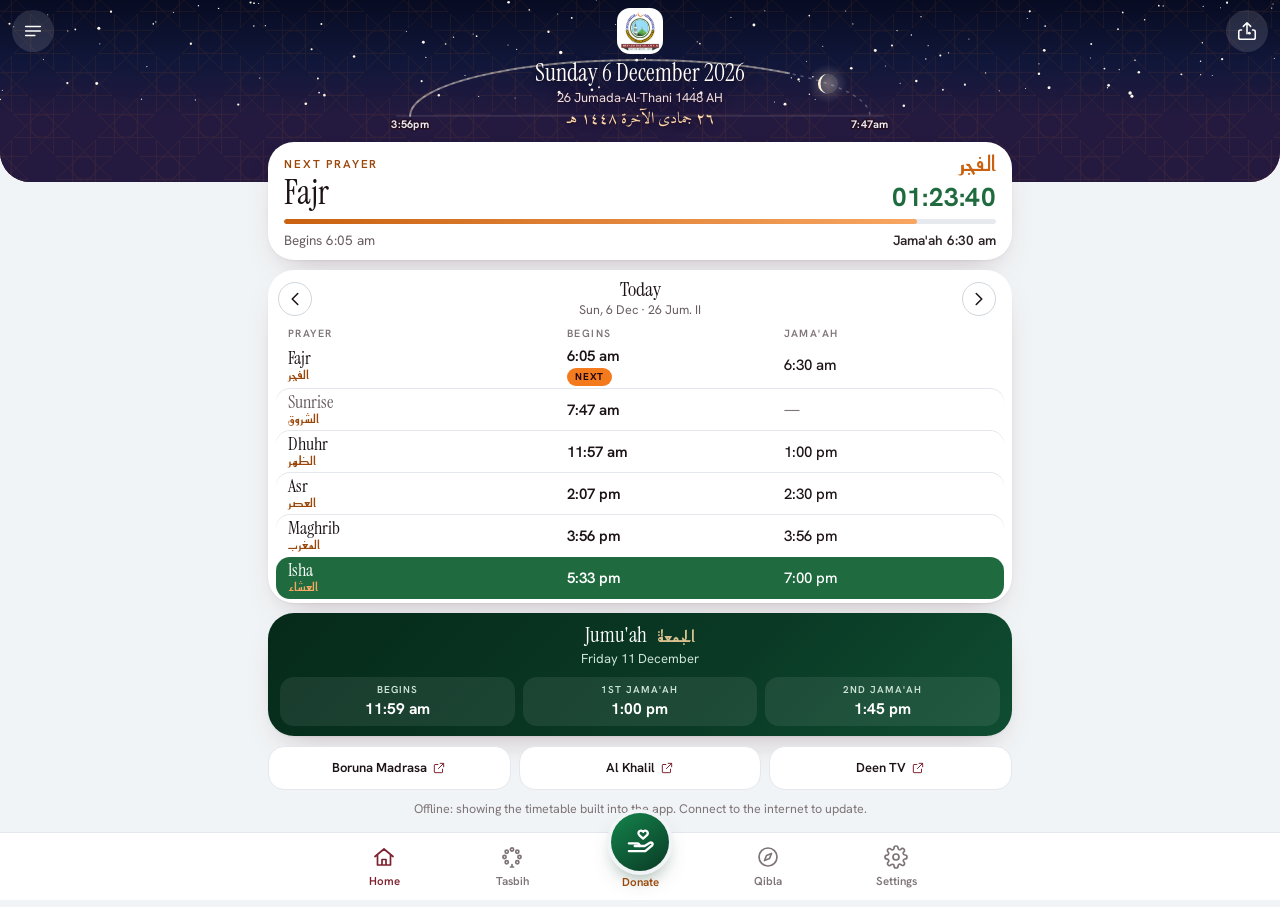
==== commit 8a4849dc: "Name" ====
--- a/test/app/index.html
+++ b/test/app/index.html
@@ -6,7 +6,7 @@
 <meta name="theme-color" content="#4B1020">
 <meta name="color-scheme" content="light">
 <meta name="format-detection" content="telephone=no">
-<title>Hefazothe Islam UK</title>
+<title>Stepney Shah Jalal Mosque</title>
 <link rel="icon" href="assets/images/icons/favicon-32.png" type="image/png">
 <link rel="apple-touch-icon" href="assets/images/icons/apple-touch-icon.png">
 <link rel="stylesheet" href="assets/css/fonts.css">
@@ -23,7 +23,7 @@
       <div class="pattern" aria-hidden="true"></div>
       <div class="top-bar">
         <button class="icon-btn" type="button" data-menu-open aria-controls="drawer" aria-expanded="false" aria-label="Open menu"><svg class="ico"><use href="#i-menu"/></svg></button>
-        <div class="brand brand-logo"><span class="brand-mark" role="img" aria-label="Hefazothe Islam UK"></span></div>
+        <div class="brand brand-logo"><span class="brand-mark" role="img" aria-label="Stepney Shah Jalal Mosque"></span></div>
         <button class="icon-btn" type="button" data-share aria-label="Share this app"><svg class="ico"><use href="#i-share"/></svg></button>
       </div>
       <div class="top-dates">
--- a/test/app/assets/css/fonts.css
+++ b/test/app/assets/css/fonts.css
@@ -1,4 +1,4 @@
-/* Hefazothe Islam UK app: fonts bundled with the app so it looks the same offline (SIL Open Font License, from Google Fonts) */
+/* Stepney Shah Jalal Mosque app: fonts bundled with the app so it looks the same offline (SIL Open Font License, from Google Fonts) */
 @font-face{font-family:'Amiri';font-style:normal;font-weight:400;font-display:swap;src:url(../fonts/Amiri-normal-400-arabic.woff2) format('woff2');unicode-range:U+0600-06FF, U+0750-077F, U+0870-0891, U+0897-08E1, U+08E3-08FF, U+200C-200E, U+2010-2011, U+204F, U+2E41, U+FB50-FDFF, U+FE70-FE74, U+FE76-FEFC, U+102E0-102FB, U+10E60-10E7E, U+10EC2-10EC7, U+10EC9-10EEE, U+10EF0-10EFF, U+1EE00-1EE03, U+1EE05-1EE1F, U+1EE21-1EE22, U+1EE24, U+1EE27, U+1EE29-1EE32, U+1EE34-1EE37, U+1EE39, U+1EE3B, U+1EE42, U+1EE47, U+1EE49, U+1EE4B, U+1EE4D-1EE4F, U+1EE51-1EE52, U+1EE54, U+1EE57, U+1EE59, U+1EE5B, U+1EE5D, U+1EE5F, U+1EE61-1EE62, U+1EE64, U+1EE67-1EE6A, U+1EE6C-1EE72, U+1EE74-1EE77, U+1EE79-1EE7C, U+1EE7E, U+1EE80-1EE89, U+1EE8B-1EE9B, U+1EEA1-1EEA3, U+1EEA5-1EEA9, U+1EEAB-1EEBB, U+1EEF0-1EEF1}
 @font-face{font-family:'Hanken Grotesk';font-style:normal;font-weight:400 700;font-display:swap;src:url(../fonts/HankenGrotesk-normal-400-700-latin.woff2) format('woff2');unicode-range:U+0000-00FF, U+0131, U+0152-0153, U+02BB-02BC, U+02C6, U+02DA, U+02DC, U+0304, U+0308, U+0329, U+2000-206F, U+20AC, U+2122, U+2191, U+2193, U+2212, U+2215, U+FEFF, U+FFFD}
 @font-face{font-family:'Instrument Serif';font-style:italic;font-weight:400;font-display:swap;src:url(../fonts/InstrumentSerif-italic-400-latin.woff2) format('woff2');unicode-range:U+0000-00FF, U+0131, U+0152-0153, U+02BB-02BC, U+02C6, U+02DA, U+02DC, U+0304, U+0308, U+0329, U+2000-206F, U+20AC, U+2122, U+2191, U+2193, U+2212, U+2215, U+FEFF, U+FFFD}
--- a/test/app/assets/css/app.css
+++ b/test/app/assets/css/app.css
@@ -1,5 +1,5 @@
 /* =====================================================================
-   Hefazothe Islam UK app: styles shared by every screen
+   Stepney Shah Jalal Mosque app: styles shared by every screen
    Brand colours from the logo: maroon, orange, indigo, green (as on the website)
    ===================================================================== */
 :root{
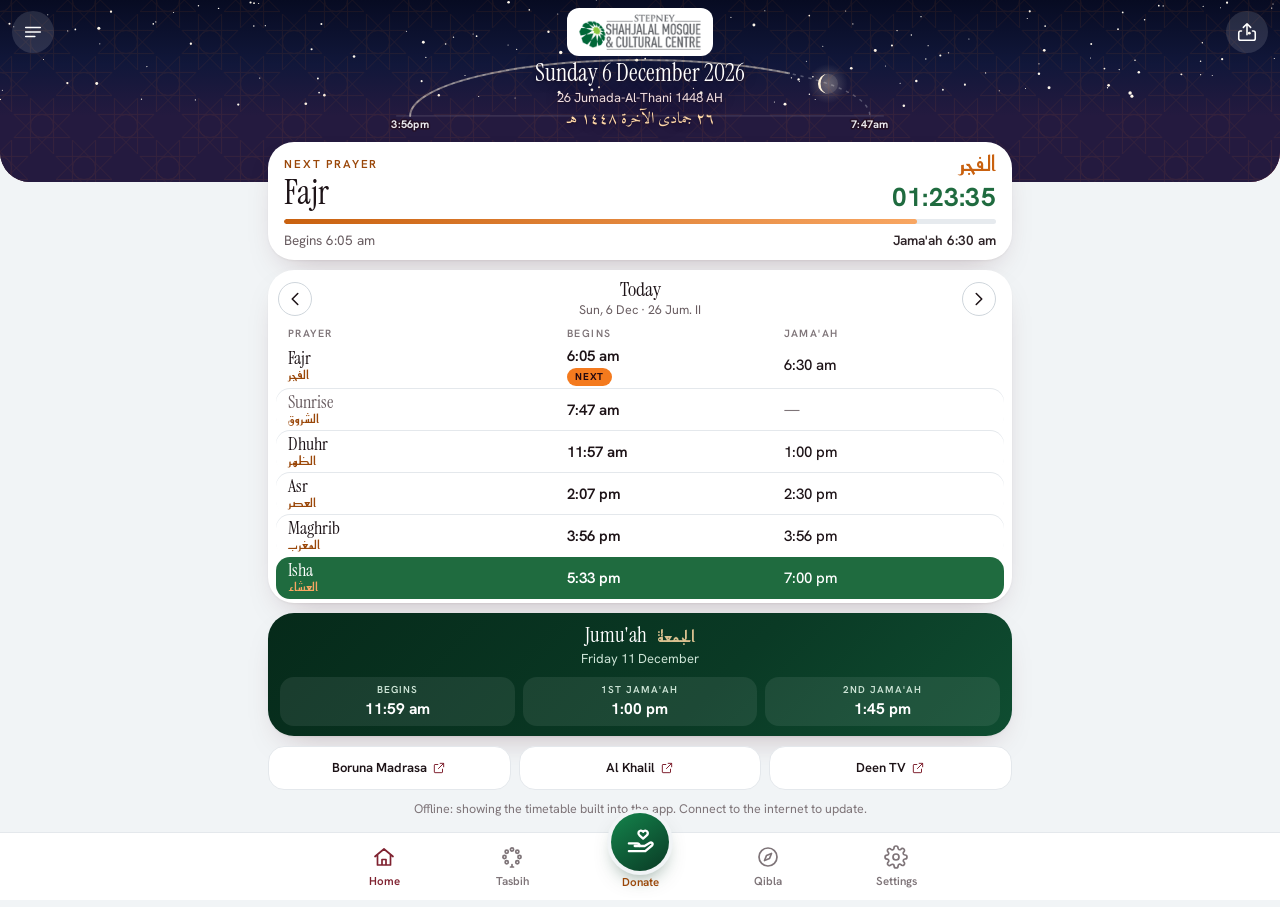
==== commit e1080e67: "Logo" ====
--- a/test/app/index.html
+++ b/test/app/index.html
@@ -23,7 +23,7 @@
       <div class="pattern" aria-hidden="true"></div>
       <div class="top-bar">
         <button class="icon-btn" type="button" data-menu-open aria-controls="drawer" aria-expanded="false" aria-label="Open menu"><svg class="ico"><use href="#i-menu"/></svg></button>
-        <div class="brand brand-logo"><span class="brand-mark" role="img" aria-label="Stepney Shah Jalal Mosque"></span></div>
+        <div class="brand brand-logo"><img class="brand-full" src="assets/images/logo-full.png" alt="Stepney Shahjalal Mosque &amp; Cultural Centre" width="312" height="99"></div>
         <button class="icon-btn" type="button" data-share aria-label="Share this app"><svg class="ico"><use href="#i-share"/></svg></button>
       </div>
       <div class="top-dates">
--- a/test/app/assets/css/app.css
+++ b/test/app/assets/css/app.css
@@ -101,6 +101,10 @@
 body[data-page="home"] .top-bar.is-stuck::before{opacity:1}
 /* home: the logo alone, in the middle */
 .brand-logo .brand-mark{width:46px;height:46px;border-radius:13px}
+/* Full logo (emblem + name) on a white panel, so the grey text reads on the dark top bar and drawer */
+.brand-full{display:block;height:40px;width:auto;max-width:100%;padding:4px 10px;background:#fff;border-radius:12px;box-sizing:content-box;min-width:0}
+.drawer-brand .brand-full{height:44px}
+@media (max-width:380px){.brand-full{height:32px;padding:3px 8px}.drawer-brand .brand-full{height:36px}}
 .brand-text b{font:400 21px/1.05 var(--serif);white-space:nowrap;overflow:hidden;text-overflow:ellipsis}
 .brand-text small{margin-top:3px;font:600 9px/1.2 var(--sans);letter-spacing:.16em;text-transform:uppercase;opacity:.72}
 .icon-btn{flex:none;width:42px;height:42px;padding:0;border:0;border-radius:50%;background:rgba(255,255,255,.12);color:#fff;display:grid;place-items:center}
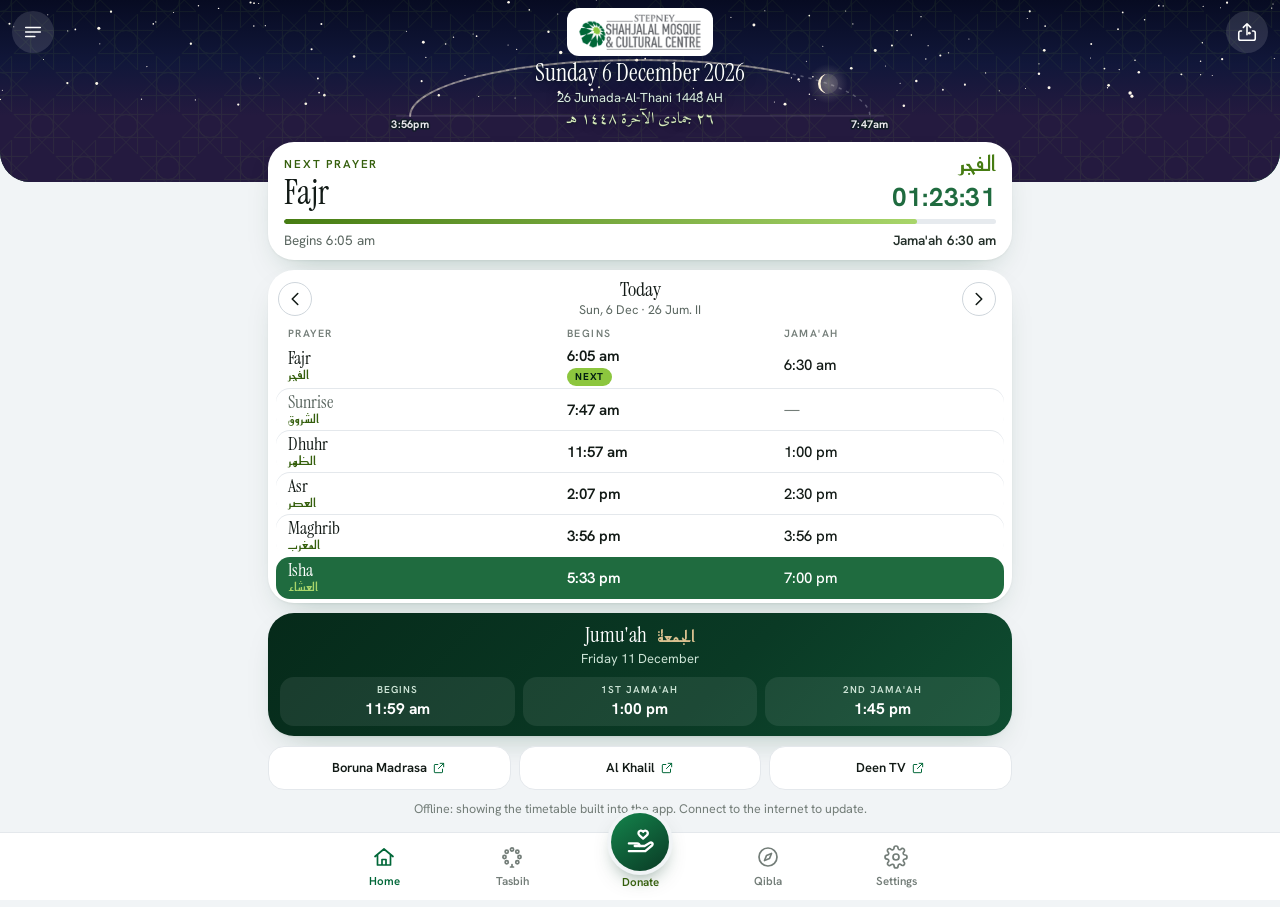
==== commit 59505e1e: "Colour" ====
--- a/test/app/index.html
+++ b/test/app/index.html
@@ -3,7 +3,7 @@
 <head>
 <meta charset="utf-8">
 <meta name="viewport" content="width=device-width,initial-scale=1,maximum-scale=1,user-scalable=no,viewport-fit=cover">
-<meta name="theme-color" content="#4B1020">
+<meta name="theme-color" content="#044326">
 <meta name="color-scheme" content="light">
 <meta name="format-detection" content="telephone=no">
 <title>Stepney Shah Jalal Mosque</title>
--- a/test/app/assets/css/app.css
+++ b/test/app/assets/css/app.css
@@ -3,18 +3,18 @@
    Brand colours from the logo: maroon, orange, indigo, green (as on the website)
    ===================================================================== */
 :root{
-  --b-950:#230810; --b-900:#310B16; --b-800:#4B1020; --b-700:#7F2230; --b-100:#F2E3E4; --b-50:#F9F1F1;
-  --o-700:#9A4709; --o-600:#C9610F; --o-500:#F47A1E; --o-400:#F8A662; --o-50:#FDF0E3;
+  --b-950:#021F12; --b-900:#032B19; --b-800:#044326; --b-700:#006738; --b-100:#DCEFE3; --b-50:#EEF7F1;
+  --o-700:#355F0D; --o-600:#467C12; --o-500:#8CC63E; --o-400:#A8D56A; --o-50:#F1F8E6;
   --grn-950:#062A1A; --grn-900:#0A3A25; --grn-800:#0F4D31; --grn-700:#1F6B3F; --grn-600:#14844C;
   --gold:#D9C08F;
   --bg:#F1F4F6; --card:#FFFFFF; --stone:#E6EAEE;
-  --ink:#1D1317; --text:#2E2428; --muted:#685C60; --faint:#7E7478; --line:#E4E8EC; --line-2:#CFD6DC;
+  --ink:#121A16; --text:#24302A; --muted:#5A6660; --faint:#737D78; --line:#E4E8EC; --line-2:#CFD6DC;
   --accent:var(--b-700);
   --serif:'Instrument Serif','Iowan Old Style',Georgia,serif;
   --sans:'Hanken Grotesk',system-ui,-apple-system,'Segoe UI',Roboto,sans-serif;
   --kufi:'Reem Kufi','Amiri','Geeza Pro',sans-serif;
   --quran:'Amiri','Geeza Pro',serif;
-  --shadow:0 1px 2px rgba(35,8,16,.05),0 14px 34px -18px rgba(75,16,32,.35);
+  --shadow:0 1px 2px rgba(2,31,18,.05),0 14px 34px -18px rgba(4,67,38,.35);
   --safe-t:env(safe-area-inset-top,0px); --safe-b:env(safe-area-inset-bottom,0px);
   --tabs-h:68px;  /* the tab bar's height (it reaches the screen's bottom edge, over the safe area) */
   --gutter:8px;   /* space between the screen's left/right edges and the content */
@@ -22,8 +22,8 @@
 }
 html[data-theme="dark"]{
   --bg:#111315; --card:#1C1F23; --stone:#181B1E;
-  --ink:#F5ECE8; --text:#E3D7D4; --muted:#B4A5A7; --faint:#958689; --line:#2A2E33; --line-2:#3A3F45;
-  --o-700:#F2A266; --o-600:#F59A55; --accent:#F0A1A9;
+  --ink:#ECF3EF; --text:#D6E2DB; --muted:#A5B3AB; --faint:#86958D; --line:#2A2E33; --line-2:#3A3F45;
+  --o-700:#B5DC7E; --o-600:#A6D46A; --accent:#9CD9B4;
   --shadow:0 1px 2px rgba(0,0,0,.3),0 14px 34px -18px rgba(0,0,0,.8);
   color-scheme:dark;
 }
@@ -97,7 +97,7 @@
    header's colour behind them (app.js .is-stuck) */
 body[data-page="home"] .top{padding-top:calc(var(--safe-t) + 54px)}
 body[data-page="home"] .top-bar{position:fixed;top:0;left:0;right:0;z-index:16;margin:0 auto;padding:calc(var(--safe-t) + 8px) 12px 6px}
-body[data-page="home"] .top-bar::before{content:"";position:absolute;inset:0;z-index:-1;border-radius:0 0 20px 20px;background:linear-gradient(160deg,var(--b-950),var(--b-800) 70%,var(--b-700));box-shadow:0 8px 20px -10px rgba(35,8,16,.6);opacity:0;transition:opacity .2s}
+body[data-page="home"] .top-bar::before{content:"";position:absolute;inset:0;z-index:-1;border-radius:0 0 20px 20px;background:linear-gradient(160deg,var(--b-950),var(--b-800) 70%,var(--b-700));box-shadow:0 8px 20px -10px rgba(2,31,18,.6);opacity:0;transition:opacity .2s}
 body[data-page="home"] .top-bar.is-stuck::before{opacity:1}
 /* home: the logo alone, in the middle */
 .brand-logo .brand-mark{width:46px;height:46px;border-radius:13px}
@@ -123,13 +123,13 @@
 .sky-done{fill:none;stroke:var(--o-400);stroke-width:2;stroke-linecap:round;opacity:.75}
 .sky-done.is-night{stroke:#F3E6D0;opacity:.45}
 .sky-sun{fill:#FFC266;stroke:#FFE2B0;stroke-width:1.5}
-.sky-time{font:700 11px var(--sans);fill:#fff;opacity:.9;letter-spacing:.02em;paint-order:stroke;stroke:rgba(35,8,16,.55);stroke-width:3px;stroke-linejoin:round}
+.sky-time{font:700 11px var(--sans);fill:#fff;opacity:.9;letter-spacing:.02em;paint-order:stroke;stroke:rgba(2,31,18,.55);stroke-width:3px;stroke-linejoin:round}
 /* the dates stay clear where the arc and the sun's glow pass behind them */
-.top-dates .date-g,.top-dates .date-h{text-shadow:0 1px 2px rgba(35,8,16,.45),0 0 14px rgba(35,8,16,.35)}
+.top-dates .date-g,.top-dates .date-h{text-shadow:0 1px 2px rgba(2,31,18,.45),0 0 14px rgba(2,31,18,.35)}
 .top-dates{position:relative;margin-top:6px;text-align:center}
 .date-g{margin:0;font:400 24px/1.1 var(--serif)}
-.date-h{margin:2px 0 0;display:flex;flex-direction:column;align-items:center;gap:0;font-size:13px;color:#F0DEE0}
-.date-ar{font:400 16px/1.25 var(--quran);color:#FFD9A8}
+.date-h{margin:2px 0 0;display:flex;flex-direction:column;align-items:center;gap:0;font-size:13px;color:#DCEDE2}
+.date-ar{font:400 16px/1.25 var(--quran);color:#D7EBBB}
 
 /* ---------- Content ---------- */
 .main{position:relative;display:grid;grid-template-columns:minmax(0,1fr);gap:10px;margin-top:-40px;padding:0 var(--gutter)}
@@ -242,7 +242,7 @@
 .top-sm{padding-bottom:18px;border-radius:0 0 24px 24px}
 .page-title{flex:1;min-width:0;text-align:center}
 .page-title h1{margin:0;font:400 25px/1.1 var(--serif);white-space:nowrap;overflow:hidden;text-overflow:ellipsis}
-.page-title p{margin:2px 0 0;font-size:12.5px;color:#F0DEE0;white-space:nowrap;overflow:hidden;text-overflow:ellipsis}
+.page-title p{margin:2px 0 0;font-size:12.5px;color:#DCEDE2;white-space:nowrap;overflow:hidden;text-overflow:ellipsis}
 @media (max-width:359px){.page-title h1{font-size:22px}.jum-times dt,.q-read div small{letter-spacing:.02em}}
 html[data-text="large"] .page-title h1,html[data-text="xlarge"] .page-title h1{white-space:normal}
 
@@ -253,7 +253,7 @@
 .months::-webkit-scrollbar{display:none}
 .month-chip{flex:none;padding:7px 14px;border-radius:99px;border:1px solid var(--line-2);background:var(--card);color:var(--muted);font-weight:600;font-size:13.5px;text-decoration:none}
 .month-chip.is-active{background:var(--b-700);border-color:var(--b-700);color:#fff}
-html[data-theme="dark"] .month-chip.is-active{background:var(--o-500);border-color:var(--o-500);color:#1D1317}
+html[data-theme="dark"] .month-chip.is-active{background:var(--o-500);border-color:var(--o-500);color:#121A16}
 .year{display:grid;gap:22px;padding:4px 4px 8px}
 .year-empty{margin:40px 16px;text-align:center;color:var(--muted)}
 .month{scroll-margin-top:calc(var(--head-h, 140px) + 8px)}
@@ -278,14 +278,14 @@
 .tt td small{display:block;font-size:10.5px;color:var(--faint);line-height:1.25}
 .tt tr.is-fri>*{background:rgba(20,132,76,.08)}
 .tt tr.is-today>*{background:var(--b-50)}
-html[data-theme="dark"] .tt tr.is-today>*{background:rgba(240,161,169,.1)}
+html[data-theme="dark"] .tt tr.is-today>*{background:rgba(156,217,180,.1)}
 .tt tr.is-today th b,.tt tr.is-today th span{color:var(--accent)}
 .tt tr.is-today th{box-shadow:inset 3px 0 0 var(--b-700)}
 .tt td.is-next{background:var(--grn-700)!important}
 .tt td.is-next b,.tt td.is-next small{color:#fff}
 .tt-none{padding:20px!important;color:var(--muted)}
 .year-note{margin:4px 12px 0;text-align:center;font-size:12.5px;color:var(--faint)}
-.today-fab{position:fixed;right:16px;bottom:calc(var(--tabs-h) + 14px);z-index:18;display:inline-flex;align-items:center;gap:8px;padding:10px 16px;border:0;border-radius:99px;background:var(--b-700);color:#fff;font-weight:600;font-size:14px;box-shadow:0 10px 24px -10px rgba(75,16,32,.7)}
+.today-fab{position:fixed;right:16px;bottom:calc(var(--tabs-h) + 14px);z-index:18;display:inline-flex;align-items:center;gap:8px;padding:10px 16px;border:0;border-radius:99px;background:var(--b-700);color:#fff;font-weight:600;font-size:14px;box-shadow:0 10px 24px -10px rgba(4,67,38,.7)}
 .today-fab .ico{width:18px;height:18px}
 
 /* ---------- Donate tab: the website page in a frame between the header and the tabs ---------- */
@@ -329,8 +329,8 @@
 .q-letters .q-n{fill:var(--b-700)}
 .q-line{stroke:var(--o-500);stroke-width:3;stroke-linecap:round;stroke-dasharray:2 7}
 .q-kaaba circle{fill:var(--card);stroke:var(--o-500);stroke-width:2.5}
-.q-cube{fill:#1D1317}
-.q-cube-edge{fill:none;stroke:#5a4a4f;stroke-width:1}
+.q-cube{fill:#121A16}
+.q-cube-edge{fill:none;stroke:#4a5550;stroke-width:1}
 .q-kiswah{fill:none;stroke:#D9C08F;stroke-width:1.8}
 .q-hub{fill:var(--b-700)}
 html[data-theme="dark"] .q-cube{fill:#000}
@@ -366,7 +366,7 @@
 .t-chip[aria-checked="true"]{border-color:var(--b-700);background:var(--b-700)}
 .t-chip[aria-checked="true"] span{color:var(--o-400)}
 .t-chip[aria-checked="true"] small{color:#fff}
-html[data-theme="dark"] .t-chip[aria-checked="true"]{border-color:var(--accent);background:rgba(240,161,169,.14)}
+html[data-theme="dark"] .t-chip[aria-checked="true"]{border-color:var(--accent);background:rgba(156,217,180,.14)}
 html[data-theme="dark"] .t-chip[aria-checked="true"] small{color:var(--accent)}
 .t-card{display:grid;justify-items:center;gap:12px;padding:16px 16px 14px;border-radius:26px;background:var(--card);box-shadow:var(--shadow)}
 .t-words{display:grid;justify-items:center;text-align:center}
@@ -376,14 +376,14 @@
 .t-listen{display:inline-flex;align-items:center;gap:7px;padding:6px 14px;border:1px solid var(--line-2);border-radius:99px;background:none;color:var(--ink);font-size:14px;font-weight:600}
 .t-listen .ico{width:18px;height:18px;color:var(--o-600)}
 .t-listen[aria-pressed="true"]{border-color:var(--o-500);background:var(--o-50);color:var(--o-700)}
-html[data-theme="dark"] .t-listen[aria-pressed="true"]{background:rgba(244,122,30,.14)}
+html[data-theme="dark"] .t-listen[aria-pressed="true"]{background:rgba(140,198,62,.14)}
 /* Listen and repeat side by side */
 .t-audio{display:flex;align-items:center;gap:8px}
 .t-repeat{width:36px;height:36px;padding:0;display:grid;place-items:center;border:1px solid var(--line-2);border-radius:50%;background:none;color:var(--faint)}
 .t-repeat .ico{width:18px;height:18px}
 .t-repeat[aria-pressed="true"]{border-color:var(--o-500);background:var(--o-500);color:#fff}
 /* the counter: a big round button with a ring that fills towards the target */
-.t-counter{position:relative;width:min(calc(66vw / var(--zoom)),240px);aspect-ratio:1;display:grid;place-content:center;justify-items:center;padding:0;border:0;border-radius:50%;background:radial-gradient(circle at 50% 35%,var(--card),var(--stone));color:var(--ink);box-shadow:inset 0 0 0 1px var(--line),0 12px 28px -16px rgba(75,16,32,.45);touch-action:manipulation;user-select:none;-webkit-user-select:none;transition:transform .08s}
+.t-counter{position:relative;width:min(calc(66vw / var(--zoom)),240px);aspect-ratio:1;display:grid;place-content:center;justify-items:center;padding:0;border:0;border-radius:50%;background:radial-gradient(circle at 50% 35%,var(--card),var(--stone));color:var(--ink);box-shadow:inset 0 0 0 1px var(--line),0 12px 28px -16px rgba(4,67,38,.45);touch-action:manipulation;user-select:none;-webkit-user-select:none;transition:transform .08s}
 .t-counter:active{transform:scale(.97)}
 .t-ring{position:absolute;inset:0;width:100%;height:100%;transform:rotate(-90deg);pointer-events:none}
 .t-ring circle{fill:none;stroke-width:9}
@@ -529,7 +529,7 @@
 .r-info{display:grid;grid-template-columns:repeat(auto-fit,minmax(150px,1fr));gap:8px}
 .r-chip{display:flex;align-items:center;gap:10px;padding:10px 12px;border-radius:18px;background:var(--card);box-shadow:var(--shadow)}
 .r-chip>.ico{flex:none;width:36px;height:36px;padding:7px;border-radius:12px;background:var(--o-50);color:var(--o-600)}
-html[data-theme="dark"] .r-chip>.ico{background:rgba(244,122,30,.12)}
+html[data-theme="dark"] .r-chip>.ico{background:rgba(140,198,62,.12)}
 .r-chip span{display:grid;min-width:0}
 .r-chip small{font:700 10px var(--sans);letter-spacing:.1em;text-transform:uppercase;color:var(--faint)}
 .r-chip b{font-size:14.5px;font-weight:600;line-height:1.3;color:var(--ink)}
@@ -583,7 +583,7 @@
 .n-num{position:relative;width:42px;height:42px;display:grid;place-items:center;font-size:13px;font-weight:700;color:var(--o-700)}
 .n-num::before,.n-num::after{content:"";position:absolute;inset:7px;border:1.5px solid var(--o-400);border-radius:4px;background:var(--o-50)}
 .n-num::after{transform:rotate(45deg);background:none}
-html[data-theme="dark"] .n-num::before{background:rgba(244,122,30,.1)}
+html[data-theme="dark"] .n-num::before{background:rgba(140,198,62,.1)}
 .n-num{z-index:0}.n-num::before,.n-num::after{z-index:-1}
 .n-text{display:grid;min-width:0}
 .n-text b{font:400 20px/1.15 var(--serif);color:var(--ink)}
@@ -657,7 +657,7 @@
 .s-switch b{font-size:16.5px;font-weight:600}
 .s-switch small{font-size:13px;color:var(--muted)}
 .s-ico{width:38px;height:38px;padding:8px;border-radius:12px;background:var(--o-50);color:var(--o-600)}
-html[data-theme="dark"] .s-ico{background:rgba(244,122,30,.12)}
+html[data-theme="dark"] .s-ico{background:rgba(140,198,62,.12)}
 .s-more{padding:4px 0 12px;border-top:1px solid var(--line)}
 .s-help{margin:8px 0 6px;font-size:13.5px;color:var(--muted)}
 .s-help b{color:var(--text)}
@@ -730,7 +730,7 @@
 
 /* ---------- The website's popup message on the home screen (popup.js) ---------- */
 .pop{position:fixed;inset:0;z-index:45;display:grid;place-items:center;padding:calc(var(--safe-t) + 20px) 18px calc(var(--safe-b) + 20px)}
-.pop-back{position:absolute;inset:0;background:rgba(18,6,10,.55);opacity:0;transition:opacity .25s}
+.pop-back{position:absolute;inset:0;background:rgba(3,14,9,.55);opacity:0;transition:opacity .25s}
 .pop-card{position:relative;width:100%;max-width:420px;max-height:100%;display:flex;flex-direction:column;overflow:hidden;border-radius:24px;background:var(--card);box-shadow:0 24px 60px -20px rgba(0,0,0,.6);opacity:0;transform:translateY(16px) scale(.97);transition:opacity .25s,transform .25s}
 .pop.is-open .pop-back{opacity:1}
 .pop.is-open .pop-card{opacity:1;transform:none}
@@ -799,7 +799,7 @@
 
 /* ---------- Bottom sheet (choices and confirmations) ---------- */
 .sheet{position:fixed;inset:0;z-index:40}
-.sheet-back{position:absolute;inset:0;background:rgba(18,6,10,.45);opacity:0;transition:opacity .2s}
+.sheet-back{position:absolute;inset:0;background:rgba(3,14,9,.45);opacity:0;transition:opacity .2s}
 .sheet-panel{position:absolute;left:50%;bottom:0;width:100%;max-width:560px;padding:18px 18px calc(18px + var(--safe-b));border-radius:24px 24px 0 0;background:var(--card);box-shadow:0 -10px 40px -10px rgba(0,0,0,.35);transform:translate(-50%,100%);transition:transform .22s ease}
 .sheet.is-open .sheet-back{opacity:1}
 .sheet.is-open .sheet-panel{transform:translate(-50%,0)}
@@ -868,9 +868,9 @@
 
 /* ---------- Message ---------- */
 /* as wide as its text (up to the screen's width), one line */
-.toast{position:fixed;left:50%;bottom:calc(var(--tabs-h) + 16px);z-index:30;width:max-content;max-width:calc(100% - 2 * var(--gutter));box-sizing:border-box;padding:10px 16px;border-radius:99px;background:#1D1317;color:#fff;font-size:13.5px;white-space:nowrap;overflow:hidden;text-overflow:ellipsis;box-shadow:0 10px 30px -10px rgba(0,0,0,.5);opacity:0;transform:translate(-50%,16px);transition:opacity .25s,transform .25s;pointer-events:none}
+.toast{position:fixed;left:50%;bottom:calc(var(--tabs-h) + 16px);z-index:30;width:max-content;max-width:calc(100% - 2 * var(--gutter));box-sizing:border-box;padding:10px 16px;border-radius:99px;background:#121A16;color:#fff;font-size:13.5px;white-space:nowrap;overflow:hidden;text-overflow:ellipsis;box-shadow:0 10px 30px -10px rgba(0,0,0,.5);opacity:0;transform:translate(-50%,16px);transition:opacity .25s,transform .25s;pointer-events:none}
 .toast.show{opacity:1;transform:translate(-50%,0)}
-html[data-theme="dark"] .toast{background:#F5ECE8;color:#1D1317}
+html[data-theme="dark"] .toast{background:#ECF3EF;color:#121A16}
 
 /* small phones */
 @media (max-width:360px){
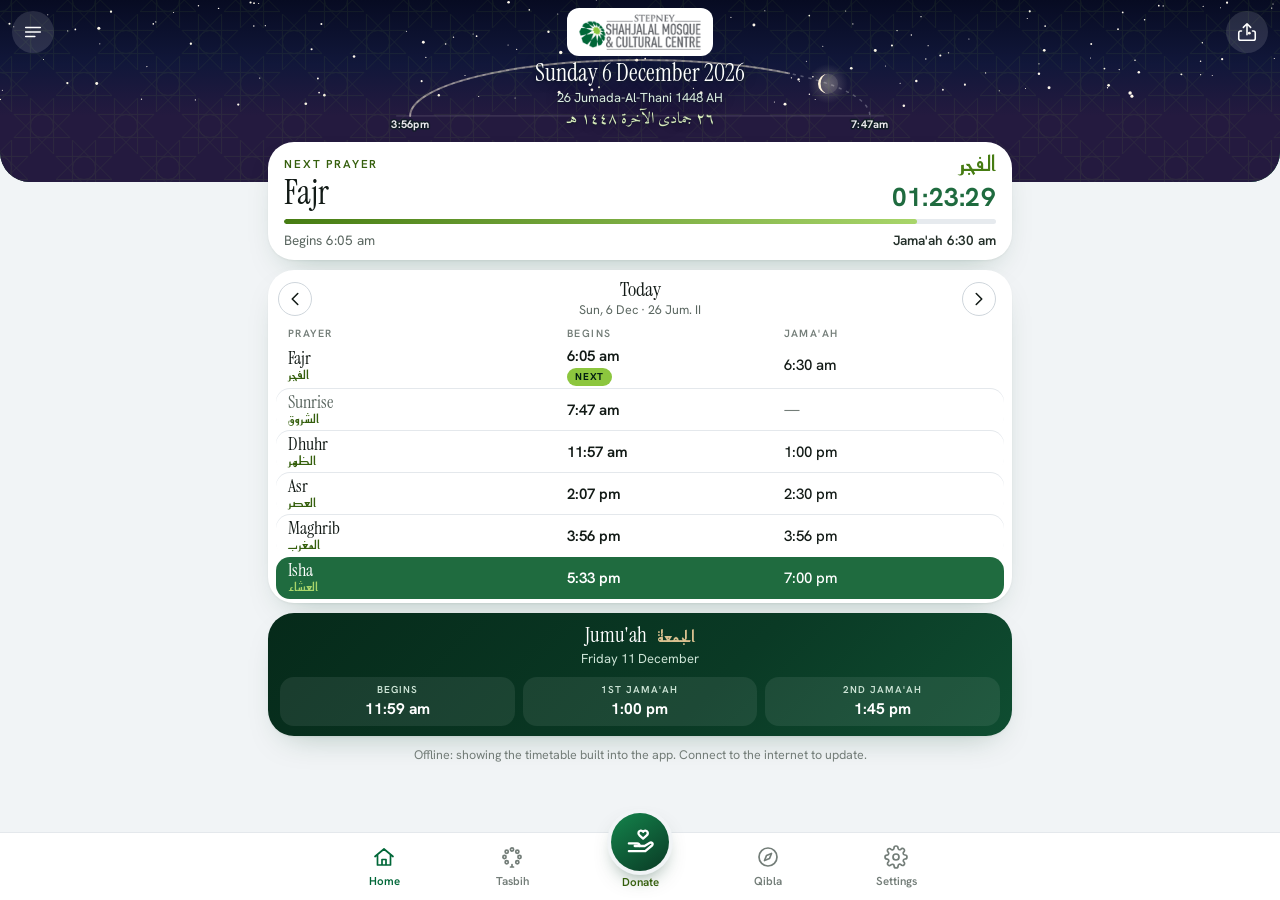
==== commit f5173594: "App" ====
--- a/test/app/index.html
+++ b/test/app/index.html
@@ -89,13 +89,6 @@
         </dl>
       </section>
 
-      <!-- our sister organisations (as in the website's footer); opened by the phone, outside the app -->
-      <nav class="sis-links" aria-label="Our sister organisations">
-        <a href="https://borunamadrasah.org" target="_blank" rel="noopener">Boruna Madrasa<svg class="ico" aria-hidden="true"><use href="#i-external"/></svg></a>
-        <a href="https://alkhalil.org.uk" target="_blank" rel="noopener">Al Khalil<svg class="ico" aria-hidden="true"><use href="#i-external"/></svg></a>
-        <a href="https://deentv.uk" target="_blank" rel="noopener">Deen TV<svg class="ico" aria-hidden="true"><use href="#i-external"/></svg></a>
-      </nav>
-
       <p class="status" id="status" role="status" hidden></p>
     </main>
   </div>
--- a/test/app/assets/css/app.css
+++ b/test/app/assets/css/app.css
@@ -194,11 +194,6 @@
 .jum-times dt{font:600 10px var(--sans);letter-spacing:.1em;text-transform:uppercase;color:#CFE6D8}
 .jum-times dd{margin:1px 0 0;font-weight:700;font-size:15.5px}
 
-/* Sister organisations, under Jumu'ah */
-.sis-links{display:grid;grid-auto-flow:column;grid-auto-columns:minmax(0,1fr);gap:8px}
-.sis-links a{display:flex;align-items:center;justify-content:center;gap:5px;min-height:44px;padding:8px 6px;border:1px solid var(--line);border-radius:16px;background:var(--card);color:var(--ink);font-weight:600;font-size:min(13px,calc(4vw / var(--zoom)));line-height:1.2;text-align:center;text-decoration:none}
-.sis-links a:active{background:var(--stone)}
-.sis-links .ico{flex:none;width:14px;height:14px;color:var(--accent)}
 
 /* Home while the prayer times load: grey bars where they will be, the size of what comes (index.html) */
 .sk{display:inline-block;width:5em;max-width:100%;height:.72em;border-radius:6px;background:var(--line-2);vertical-align:middle;animation:sk-pulse 1.4s ease-in-out infinite}
